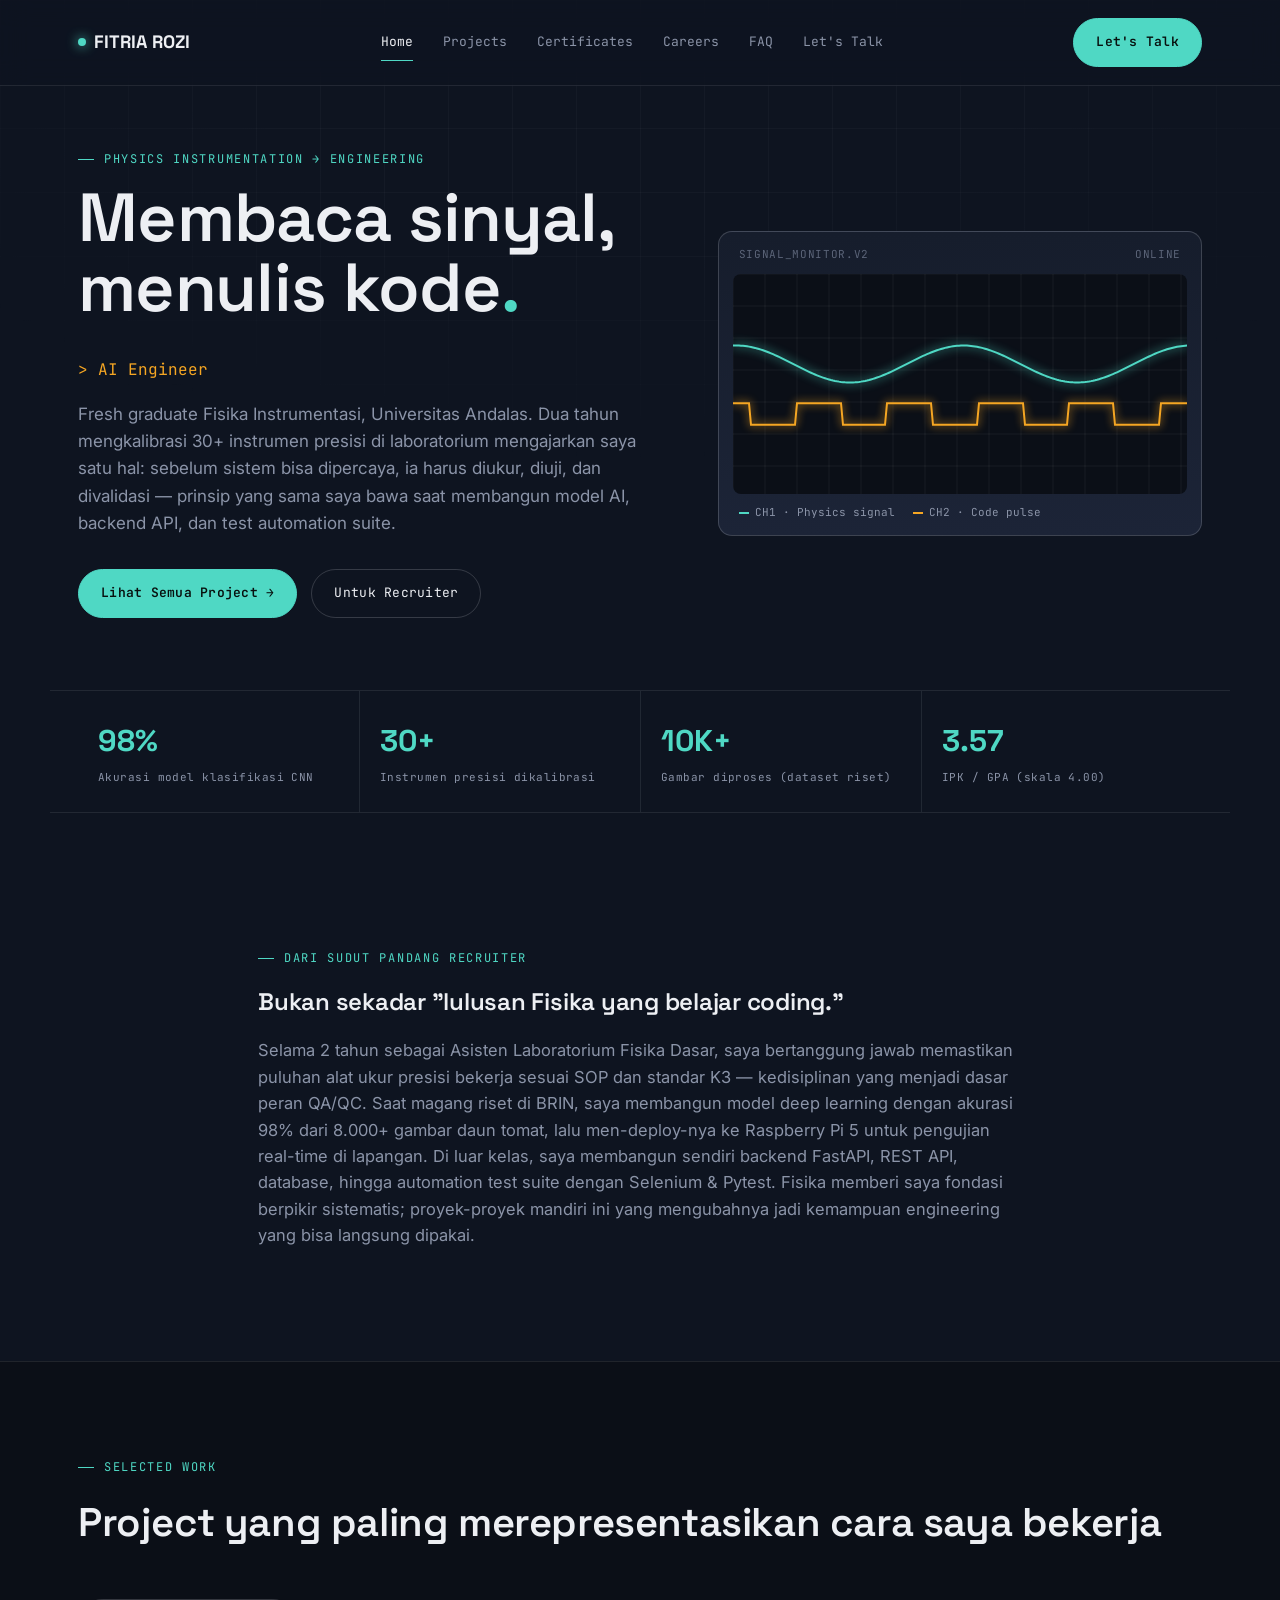
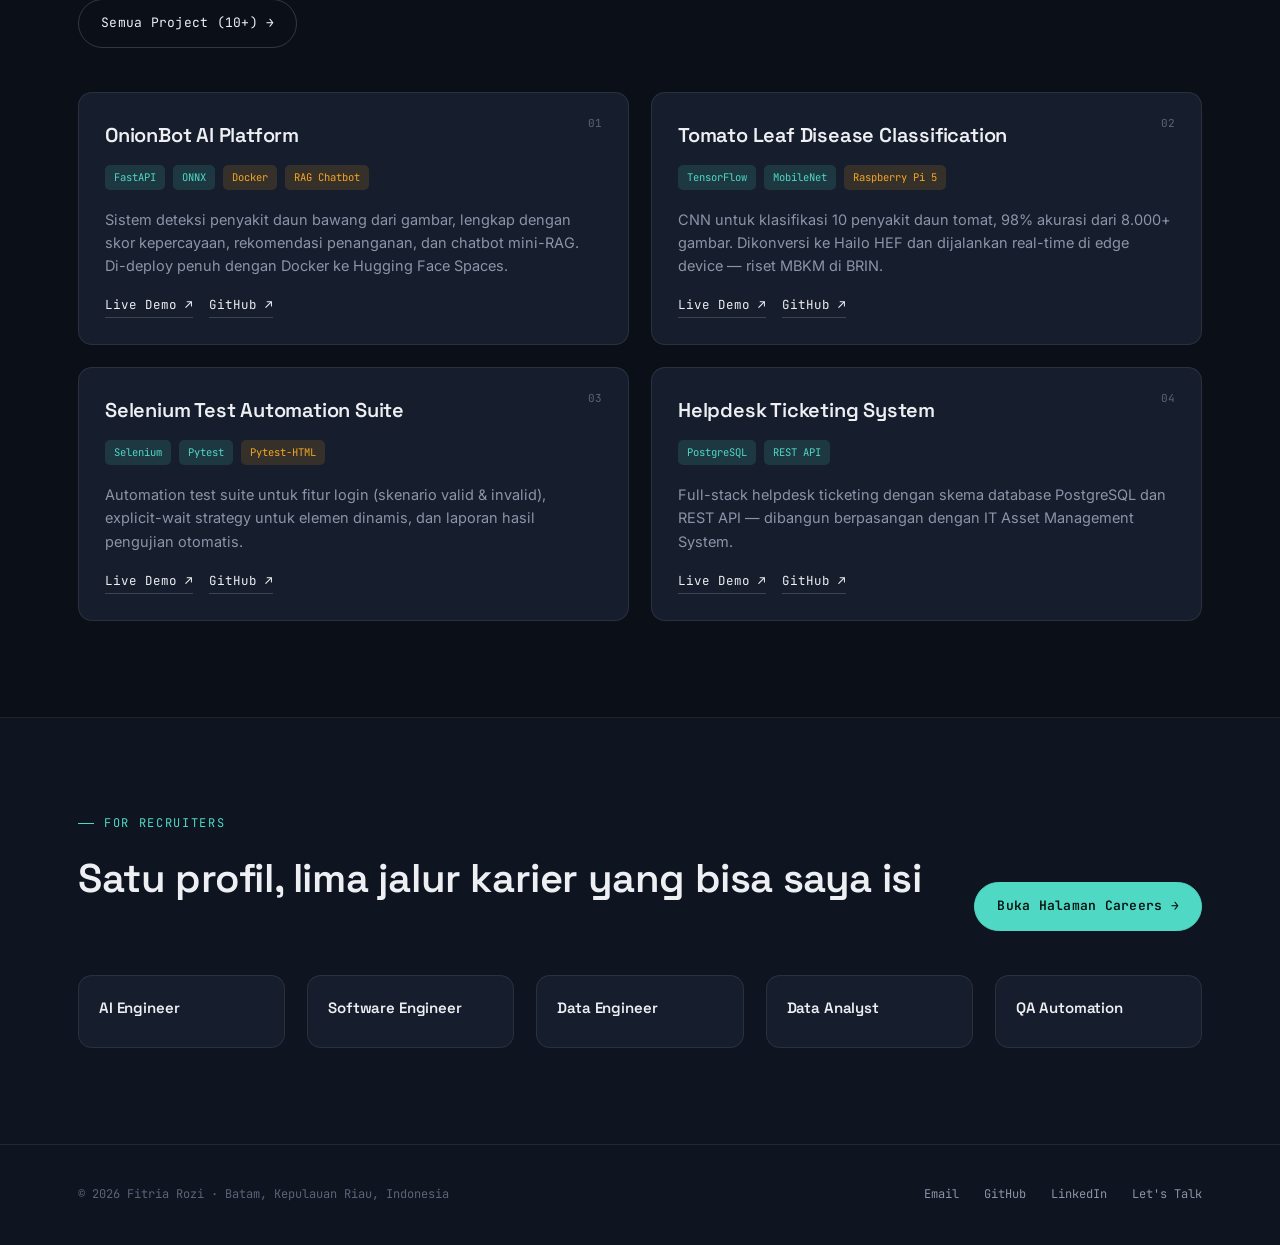
==== portfolio/index.html @ 5c28d4d6 "update portfolio" ====
<!DOCTYPE html>
<html lang="id">
<head>
<meta charset="UTF-8">
<meta name="viewport" content="width=device-width, initial-scale=1.0">
<title>Fitria Rozi — AI, Software & Data Engineer</title>
<meta name="description" content="Portofolio Fitria Rozi — fresh graduate Fisika Instrumentasi yang membangun karier di persimpangan presisi sains, data, dan software engineering.">
<link rel="stylesheet" href="css/style.css">
</head>
<body>

<header class="nav">
  <div class="nav-inner">
    <a href="index.html" class="logo"><span class="dot"></span>FITRIA ROZI</a>
    <nav class="nav-links">
      <a href="index.html" class="active">Home</a>
      <a href="projects.html">Projects</a>
      <a href="certificates.html">Certificates</a>
      <a href="careers.html">Careers</a>
      <a href="faq.html">FAQ</a>
      <a href="contact.html">Let's Talk</a>
    </nav>
    <div class="nav-cta">
      <a href="contact.html" class="btn primary">Let's Talk</a>
    </div>
  </div>
</header>

<!-- ============ HERO ============ -->
<section class="hero">
  <div class="wrap hero-grid">
    <div>
      <div class="eyebrow">Physics Instrumentation → Engineering</div>
      <h1>Membaca sinyal,<br>menulis kode<span class="accent">.</span></h1>
      <div class="role-cycle mono" id="role-cycle" data-roles='["AI Engineer", "Software Engineer", "Data Engineer", "Data Analyst", "QA Automation Engineer"]'></div>
      <p class="lede">Fresh graduate Fisika Instrumentasi, Universitas Andalas. Dua tahun mengkalibrasi 30+ instrumen presisi di laboratorium mengajarkan saya satu hal: sebelum sistem bisa dipercaya, ia harus diukur, diuji, dan divalidasi — prinsip yang sama saya bawa saat membangun model AI, backend API, dan test automation suite.</p>
      <div class="hero-actions">
        <a href="projects.html" class="btn primary">Lihat Semua Project →</a>
        <a href="careers.html" class="btn">Untuk Recruiter</a>
      </div>
    </div>

    <div class="scope-panel reveal">
      <div class="readout"><span>SIGNAL_MONITOR.V2</span><span id="clock">ONLINE</span></div>
      <canvas id="scope" width="520" height="220" aria-label="Animasi osiloskop interaktif — gerakkan kursor untuk mengubah amplitudo"></canvas>
      <div class="scope-legend">
        <span><span class="swatch" style="background:#4FD8C4"></span>CH1 · Physics signal</span>
        <span><span class="swatch" style="background:#F5A623"></span>CH2 · Code pulse</span>
      </div>
    </div>
  </div>

  <div class="wrap stat-strip reveal">
    <div class="stat"><div class="num">98%</div><div class="label">Akurasi model klasifikasi CNN</div></div>
    <div class="stat"><div class="num">30+</div><div class="label">Instrumen presisi dikalibrasi</div></div>
    <div class="stat"><div class="num">10K+</div><div class="label">Gambar diproses (dataset riset)</div></div>
    <div class="stat"><div class="num">3.57</div><div class="label">IPK / GPA (skala 4.00)</div></div>
  </div>
</section>

<!-- ============ RECRUITER LENS ============ -->
<section>
  <div class="wrap" style="max-width: 820px;">
    <div class="eyebrow reveal">Dari sudut pandang recruiter</div>
    <h2 class="reveal">Bukan sekadar "lulusan Fisika yang belajar coding."</h2>
    <p class="lede reveal" style="max-width:100%; font-size:16.5px;">
      Selama 2 tahun sebagai Asisten Laboratorium Fisika Dasar, saya bertanggung jawab memastikan puluhan alat ukur presisi bekerja sesuai SOP dan standar K3 — kedisiplinan yang menjadi dasar peran QA/QC. Saat magang riset di BRIN, saya membangun model deep learning dengan akurasi 98% dari 8.000+ gambar daun tomat, lalu men-deploy-nya ke Raspberry Pi 5 untuk pengujian real-time di lapangan. Di luar kelas, saya membangun sendiri backend FastAPI, REST API, database, hingga automation test suite dengan Selenium & Pytest. Fisika memberi saya fondasi berpikir sistematis; proyek-proyek mandiri ini yang mengubahnya jadi kemampuan engineering yang bisa langsung dipakai.
    </p>
  </div>
</section>

<!-- ============ FEATURED PROJECTS ============ -->
<section style="background:var(--bg-soft); border-top:1px solid var(--line); border-bottom:1px solid var(--line);">
  <div class="wrap">
    <div class="section-head reveal">
      <div>
        <div class="eyebrow">Selected Work</div>
        <h2>Project yang paling merepresentasikan cara saya bekerja</h2>
      </div>
      <a href="projects.html" class="btn">Semua Project (10+) →</a>
    </div>

    <div class="project-grid">
      <div class="project-card reveal">
        <span class="badge-index mono">01</span>
        <h3>OnionBot AI Platform</h3>
        <div class="tag-row">
          <span class="tag">FastAPI</span><span class="tag">ONNX</span><span class="tag alt">Docker</span><span class="tag alt">RAG Chatbot</span>
        </div>
        <p>Sistem deteksi penyakit daun bawang dari gambar, lengkap dengan skor kepercayaan, rekomendasi penanganan, dan chatbot mini-RAG. Di-deploy penuh dengan Docker ke Hugging Face Spaces.</p>
        <div class="card-links">
          <a href="https://huggingface.co/spaces/jifua19/onion-disease-ai" target="_blank" rel="noopener">Live Demo ↗</a>
          <a href="https://github.com/jifua/Onion_Disease_AI" target="_blank" rel="noopener">GitHub ↗</a>
        </div>
      </div>

      <div class="project-card reveal">
        <span class="badge-index mono">02</span>
        <h3>Tomato Leaf Disease Classification</h3>
        <div class="tag-row">
          <span class="tag">TensorFlow</span><span class="tag">MobileNet</span><span class="tag alt">Raspberry Pi 5</span>
        </div>
        <p>CNN untuk klasifikasi 10 penyakit daun tomat, 98% akurasi dari 8.000+ gambar. Dikonversi ke Hailo HEF dan dijalankan real-time di edge device — riset MBKM di BRIN.</p>
        <div class="card-links">
          <a href="https://tomato-leaf-disease-five.vercel.app/" target="_blank" rel="noopener">Live Demo ↗</a>
          <a href="https://github.com/jifua/Tomato-Leaf-Disease" target="_blank" rel="noopener">GitHub ↗</a>
        </div>
      </div>

      <div class="project-card reveal">
        <span class="badge-index mono">03</span>
        <h3>Selenium Test Automation Suite</h3>
        <div class="tag-row">
          <span class="tag">Selenium</span><span class="tag">Pytest</span><span class="tag alt">Pytest-HTML</span>
        </div>
        <p>Automation test suite untuk fitur login (skenario valid & invalid), explicit-wait strategy untuk elemen dinamis, dan laporan hasil pengujian otomatis.</p>
        <div class="card-links">
          <a href="https://selenium-testing-alpha.vercel.app/" target="_blank" rel="noopener">Live Demo ↗</a>
          <a href="https://github.com/jifua/selenium-testing" target="_blank" rel="noopener">GitHub ↗</a>
        </div>
      </div>

      <div class="project-card reveal">
        <span class="badge-index mono">04</span>
        <h3>Helpdesk Ticketing System</h3>
        <div class="tag-row">
          <span class="tag">PostgreSQL</span><span class="tag">REST API</span>
        </div>
        <p>Full-stack helpdesk ticketing dengan skema database PostgreSQL dan REST API — dibangun berpasangan dengan IT Asset Management System.</p>
        <div class="card-links">
          <a href="https://helpdesk-ticketing-system-one.vercel.app/" target="_blank" rel="noopener">Live Demo ↗</a>
          <a href="https://github.com/jifua/Helpdesk-Ticketing-System" target="_blank" rel="noopener">GitHub ↗</a>
        </div>
      </div>
    </div>
  </div>
</section>

<!-- ============ CAREERS TEASER ============ -->
<section>
  <div class="wrap">
    <div class="section-head reveal">
      <div>
        <div class="eyebrow">For Recruiters</div>
        <h2>Satu profil, lima jalur karier yang bisa saya isi</h2>
      </div>
      <a href="careers.html" class="btn primary">Buka Halaman Careers →</a>
    </div>
    <div class="project-grid" style="grid-template-columns:repeat(5,1fr);">
      <a href="careers.html#ai" class="project-card reveal" style="padding:20px;"><h3 style="font-size:15px;">AI Engineer</h3></a>
      <a href="careers.html#software" class="project-card reveal" style="padding:20px;"><h3 style="font-size:15px;">Software Engineer</h3></a>
      <a href="careers.html#data-engineer" class="project-card reveal" style="padding:20px;"><h3 style="font-size:15px;">Data Engineer</h3></a>
      <a href="careers.html#data-analyst" class="project-card reveal" style="padding:20px;"><h3 style="font-size:15px;">Data Analyst</h3></a>
      <a href="careers.html#qa" class="project-card reveal" style="padding:20px;"><h3 style="font-size:15px;">QA Automation</h3></a>
    </div>
  </div>
</section>

<footer>
  <div class="wrap footer-inner">
    <div>© 2026 Fitria Rozi · Batam, Kepulauan Riau, Indonesia</div>
    <div>
      <a href="mailto:fitriarozi03@gmail.com">Email</a>
      <a href="https://github.com/jifua" target="_blank" rel="noopener">GitHub</a>
      <a href="https://www.linkedin.com/in/fitriarozi-6a344a1b1" target="_blank" rel="noopener">LinkedIn</a>
      <a href="contact.html">Let's Talk</a>
    </div>
  </div>
</footer>

<script src="js/main.js"></script>
</body>
</html>
---- portfolio/css/style.css ----
/* ===========================================================
   FITRIA ROZI — PORTFOLIO
   Design concept: "Signal & Circuit" — an instrumentation panel
   aesthetic bridging Physics (measured signal) and Software (code
   pulse). Two channels, one trace: the story of her career pivot.
   =========================================================== */

@import url('https://fonts.googleapis.com/css2?family=Space+Grotesk:wght@400;500;600;700&family=Inter:wght@400;500;600&family=JetBrains+Mono:wght@400;500;600&display=swap');

:root{
  --bg: #0E1420;
  --bg-soft: #0B0F17;
  --panel: #161D2C;
  --panel-alt: #1C2437;
  --line: rgba(237,239,243,0.09);
  --line-strong: rgba(237,239,243,0.18);
  --text: #EDEFF3;
  --text-muted: #8B94A8;
  --text-faint: #5B6478;
  --cyan: #4FD8C4;      /* CH1 — physics / measured signal */
  --amber: #F5A623;     /* CH2 — code / pulse */
  --cyan-dim: rgba(79,216,196,0.14);
  --amber-dim: rgba(245,166,35,0.14);
  --radius: 14px;
  --radius-sm: 8px;
  --maxw: 1180px;
  --ease: cubic-bezier(.16,.8,.24,1);
}

*{ box-sizing: border-box; }
html{ scroll-behavior: smooth; }
body{
  margin:0;
  background: var(--bg);
  color: var(--text);
  font-family: 'Inter', system-ui, sans-serif;
  line-height: 1.6;
  -webkit-font-smoothing: antialiased;
}
body::before{
  content:"";
  position: fixed; inset:0;
  background-image:
    linear-gradient(var(--line) 1px, transparent 1px),
    linear-gradient(90deg, var(--line) 1px, transparent 1px);
  background-size: 64px 64px;
  opacity: .35;
  pointer-events:none;
  z-index:0;
  mask-image: radial-gradient(ellipse 80% 60% at 50% 0%, black 40%, transparent 90%);
}
h1,h2,h3,h4{
  font-family: 'Space Grotesk', sans-serif;
  font-weight: 600;
  margin: 0 0 .5em;
  letter-spacing: -0.01em;
}
.mono{ font-family: 'JetBrains Mono', monospace; }
a{ color: inherit; text-decoration:none; }
img{ max-width:100%; display:block; }
.wrap{ max-width: var(--maxw); margin:0 auto; padding: 0 28px; position:relative; z-index:1; }
section{ position:relative; z-index:1; padding: 96px 0; }
.eyebrow{
  font-family:'JetBrains Mono', monospace;
  font-size: 12px;
  letter-spacing: .14em;
  text-transform: uppercase;
  color: var(--cyan);
  display:flex; align-items:center; gap:10px;
  margin-bottom: 14px;
}
.eyebrow::before{ content:""; width:16px; height:1px; background: var(--cyan); }
.lede{ color: var(--text-muted); font-size: 17px; max-width: 640px; }

/* ---------- Buttons ---------- */
.btn{
  display:inline-flex; align-items:center; gap:8px;
  padding: 13px 22px;
  border-radius: 999px;
  font-family:'JetBrains Mono', monospace;
  font-size: 13px;
  letter-spacing:.02em;
  border: 1px solid var(--line-strong);
  transition: all .25s var(--ease);
  cursor:pointer;
  background: transparent;
  color: var(--text);
}
.btn:hover{ border-color: var(--cyan); color: var(--cyan); transform: translateY(-2px); }
.btn.primary{ background: var(--cyan); color: #08110F; border-color: var(--cyan); font-weight:600; }
.btn.primary:hover{ background: #6FE8D6; color:#08110F; box-shadow: 0 8px 30px -8px var(--cyan); }
.btn.amber{ border-color: var(--amber); color: var(--amber); }
.btn.amber:hover{ background: var(--amber); color:#221400; }

/* ---------- Nav ---------- */
header.nav{
  position: sticky; top:0; z-index:50;
  background: rgba(14,20,32,0.72);
  backdrop-filter: blur(14px);
  border-bottom: 1px solid var(--line);
}
.nav-inner{ display:flex; align-items:center; justify-content:space-between; padding: 18px 28px; max-width: var(--maxw); margin:0 auto; }
.logo{ font-family:'Space Grotesk', sans-serif; font-weight:700; font-size:18px; display:flex; align-items:center; gap:8px; }
.logo .dot{ width:8px; height:8px; border-radius:50%; background: var(--cyan); box-shadow:0 0 12px var(--cyan); }
.nav-links{ display:flex; gap: 30px; font-family:'JetBrains Mono', monospace; font-size: 13px; }
.nav-links a{ color: var(--text-muted); position:relative; padding: 4px 0; transition: color .2s; }
.nav-links a:hover, .nav-links a.active{ color: var(--text); }
.nav-links a.active::after{ content:""; position:absolute; left:0; right:0; bottom:-4px; height:1px; background: var(--cyan); }
.nav-cta{ display:flex; gap:10px; align-items:center; }
.burger{ display:none; }

@media (max-width: 860px){
  .nav-links{ display:none; }
  .burger{ display:block; }
}

/* ---------- Hero ---------- */
.hero{ padding-top: 64px; padding-bottom: 40px; overflow:hidden; }
.hero-grid{ display:grid; grid-template-columns: 1.1fr .9fr; gap: 48px; align-items:center; }
.hero h1{ font-size: clamp(40px, 6vw, 68px); line-height: 1.03; }
.hero h1 .accent{ color: var(--cyan); }
.role-cycle{
  font-family:'JetBrains Mono', monospace;
  font-size: 16px; color: var(--amber);
  height: 24px; overflow:hidden; margin-bottom: 20px;
}
.hero-actions{ display:flex; gap:14px; margin-top: 32px; flex-wrap:wrap; }
.scope-panel{
  border:1px solid var(--line-strong);
  border-radius: var(--radius);
  background: linear-gradient(180deg, var(--panel), var(--panel-alt));
  padding: 14px;
  position:relative;
}
.scope-panel .readout{ display:flex; justify-content:space-between; font-family:'JetBrains Mono', monospace; font-size:11px; color: var(--text-faint); padding: 0 6px 10px; letter-spacing:.06em; }
.scope-panel canvas{ width:100%; height: 220px; display:block; border-radius: var(--radius-sm); background: var(--bg-soft); }
.scope-legend{ display:flex; gap:18px; padding: 10px 6px 0; font-family:'JetBrains Mono', monospace; font-size:11px; color: var(--text-muted); }
.scope-legend span{ display:flex; align-items:center; gap:6px; }
.swatch{ width:10px; height:2px; display:inline-block; }

.stat-strip{ display:grid; grid-template-columns: repeat(4,1fr); border-top:1px solid var(--line); border-bottom:1px solid var(--line); margin-top: 72px; }
.stat{ padding: 26px 20px; border-left:1px solid var(--line); }
.stat:first-child{ border-left:none; }
.stat .num{ font-family:'Space Grotesk',sans-serif; font-size: 30px; color: var(--cyan); font-weight:700; }
.stat .label{ font-family:'JetBrains Mono', monospace; font-size:11px; color: var(--text-muted); letter-spacing:.04em; margin-top:4px; }

@media (max-width: 860px){
  .hero-grid{ grid-template-columns: 1fr; }
  .stat-strip{ grid-template-columns: repeat(2,1fr); }
  .stat:nth-child(3){ border-left:none; }
}

/* ---------- Section header ---------- */
.section-head{ display:flex; justify-content:space-between; align-items:flex-end; gap: 24px; margin-bottom: 44px; flex-wrap:wrap; }
.section-head h2{ font-size: clamp(28px,4vw,40px); }

/* ---------- Cards: Projects ---------- */
.filter-row{ display:flex; gap:10px; flex-wrap:wrap; margin-bottom: 36px; }
.filter-btn{
  font-family:'JetBrains Mono', monospace; font-size:12px;
  padding: 8px 16px; border-radius:999px; border:1px solid var(--line-strong);
  color: var(--text-muted); cursor:pointer; background:transparent; transition: all .2s;
}
.filter-btn:hover{ color: var(--text); }
.filter-btn.active{ background: var(--cyan); color:#08110F; border-color: var(--cyan); font-weight:600; }

.project-grid{ display:grid; grid-template-columns: repeat(2, 1fr); gap: 22px; }
.project-card{
  border:1px solid var(--line); border-radius: var(--radius);
  background: var(--panel); padding: 26px;
  transition: transform .3s var(--ease), border-color .3s;
  position:relative; overflow:hidden;
}
.project-card:hover{ transform: translateY(-4px); border-color: var(--line-strong); }
.project-card .tag-row{ display:flex; gap:8px; flex-wrap:wrap; margin: 14px 0 18px; }
.tag{ font-family:'JetBrains Mono', monospace; font-size:10.5px; padding:4px 9px; border-radius:5px; background: var(--cyan-dim); color: var(--cyan); }
.tag.alt{ background: var(--amber-dim); color: var(--amber); }
.project-card h3{ font-size: 20px; }
.project-card p{ color: var(--text-muted); font-size: 14.5px; }
.card-links{ display:flex; gap:16px; margin-top: 18px; font-family:'JetBrains Mono', monospace; font-size:12.5px; }
.card-links a{ color: var(--text); display:flex; align-items:center; gap:6px; border-bottom:1px solid var(--line-strong); padding-bottom:2px; }
.card-links a:hover{ color: var(--cyan); border-color: var(--cyan); }
.badge-index{ position:absolute; top:22px; right:26px; font-family:'JetBrains Mono', monospace; font-size:11px; color: var(--text-faint); }

@media (max-width: 860px){ .project-grid{ grid-template-columns: 1fr; } }

/* ---------- Certificates ---------- */
.cert-grid{ display:grid; grid-template-columns: repeat(3,1fr); gap: 18px; }
.cert-card{
  border:1px solid var(--line); border-radius: var(--radius-sm);
  padding: 20px; background: var(--panel);
  transition: border-color .25s, transform .25s;
}
.cert-card:hover{ border-color: var(--amber); transform: translateY(-3px); }
.cert-card .issuer{ font-family:'JetBrains Mono', monospace; font-size:11px; color: var(--amber); letter-spacing:.05em; text-transform:uppercase; }
.cert-card h4{ font-size:16px; margin: 8px 0 10px; }
.cert-card .meta{ display:flex; justify-content:space-between; font-family:'JetBrains Mono', monospace; font-size:11px; color: var(--text-faint); border-top:1px solid var(--line); padding-top:10px; margin-top:10px; }
@media (max-width: 860px){ .cert-grid{ grid-template-columns: 1fr 1fr; } }
@media (max-width: 560px){ .cert-grid{ grid-template-columns: 1fr; } }

/* ---------- Careers ---------- */
.role-tabs{ display:flex; gap:8px; flex-wrap:wrap; border-bottom:1px solid var(--line); margin-bottom: 40px; }
.role-tab{
  font-family:'JetBrains Mono', monospace; font-size:13px; padding: 12px 6px; margin-right: 22px;
  color: var(--text-muted); cursor:pointer; border-bottom:2px solid transparent; margin-bottom:-1px;
}
.role-tab.active{ color: var(--text); border-color: var(--cyan); }
.role-panel{ display:none; }
.role-panel.active{ display:grid; grid-template-columns: 1fr 1fr; gap: 40px; }
.role-panel .col h4{ font-family:'JetBrains Mono', monospace; font-size:12px; text-transform:uppercase; letter-spacing:.08em; color: var(--cyan); margin-bottom:16px; }
.role-panel ul{ padding-left: 18px; color: var(--text-muted); }
.role-panel li{ margin-bottom: 10px; }
.fit-note{ background: var(--panel); border:1px solid var(--line); border-left:3px solid var(--amber); padding: 18px 20px; border-radius: var(--radius-sm); color: var(--text-muted); font-size:14.5px; margin-top: 10px; }
@media (max-width: 860px){ .role-panel.active{ grid-template-columns:1fr; } }

/* Physics->Code timeline (legit sequence, numbering justified) */
.timeline{ margin-top: 60px; }
.tl-item{ display:grid; grid-template-columns: 90px 1px 1fr; gap: 24px; padding-bottom: 40px; position:relative; }
.tl-item:last-child{ padding-bottom:0; }
.tl-item .tl-date{ font-family:'JetBrains Mono', monospace; font-size:12px; color: var(--text-faint); padding-top:2px; }
.tl-line{ background: var(--line-strong); position:relative; }
.tl-line::before{ content:""; position:absolute; top:4px; left:-4px; width:9px; height:9px; border-radius:50%; background: var(--cyan); box-shadow: 0 0 0 4px var(--bg); }
.tl-item h4{ font-size:17px; margin-bottom:6px; }
.tl-item p{ color: var(--text-muted); font-size:14.5px; margin:0; }

/* ---------- FAQ ---------- */
.faq-item{ border-bottom:1px solid var(--line); }
.faq-q{ display:flex; justify-content:space-between; align-items:center; padding: 24px 4px; cursor:pointer; font-family:'Space Grotesk',sans-serif; font-size:17px; font-weight:500; }
.faq-q .plus{ font-family:'JetBrains Mono',monospace; color: var(--cyan); transition: transform .3s var(--ease); font-size:18px; }
.faq-item.open .plus{ transform: rotate(45deg); }
.faq-a{ max-height:0; overflow:hidden; transition: max-height .35s var(--ease); }
.faq-a p{ color: var(--text-muted); padding: 0 4px 24px; max-width: 720px; }

/* ---------- Contact / Let's Talk ---------- */
.talk-panel{ display:grid; grid-template-columns: 1fr 1fr; gap: 56px; align-items:start; }
.talk-form{ display:flex; flex-direction:column; gap: 16px; }
.field{ display:flex; flex-direction:column; gap:8px; }
.field label{ font-family:'JetBrains Mono', monospace; font-size:11px; color: var(--text-faint); text-transform:uppercase; letter-spacing:.06em; }
.field input, .field select, .field textarea{
  background: var(--panel); border:1px solid var(--line-strong); border-radius: var(--radius-sm);
  padding: 13px 14px; color: var(--text); font-family:'Inter'; font-size:14.5px;
}
.field input:focus, .field select:focus, .field textarea:focus{ outline:none; border-color: var(--cyan); }
.contact-list{ display:flex; flex-direction:column; gap: 22px; }
.contact-list .item{ display:flex; gap:16px; align-items:flex-start; padding-bottom: 22px; border-bottom:1px solid var(--line); }
.contact-list .k{ font-family:'JetBrains Mono', monospace; font-size:11px; color: var(--cyan); text-transform:uppercase; letter-spacing:.06em; min-width:90px; }
.contact-list .v{ color: var(--text); }
.contact-list .v a:hover{ color: var(--cyan); }
.status-pill{ display:inline-flex; align-items:center; gap:8px; font-family:'JetBrains Mono',monospace; font-size:12px; padding:8px 14px; border:1px solid var(--cyan); border-radius:999px; color: var(--cyan); margin-bottom: 24px; }
.status-pill .blink{ width:7px; height:7px; border-radius:50%; background: var(--cyan); animation: blink 1.6s infinite; }
@keyframes blink{ 0%,100%{ opacity:1 } 50%{ opacity:.25 } }
@media (max-width: 860px){ .talk-panel{ grid-template-columns:1fr; } }

/* ---------- Footer ---------- */
footer{ border-top:1px solid var(--line); padding: 40px 0; }
.footer-inner{ display:flex; justify-content:space-between; align-items:center; flex-wrap:wrap; gap:16px; font-family:'JetBrains Mono', monospace; font-size:12px; color: var(--text-faint); }
.footer-inner a{ color: var(--text-muted); margin-left: 18px; }
.footer-inner a:hover{ color: var(--cyan); }

/* ---------- Reveal on scroll ---------- */
.reveal{ opacity:0; transform: translateY(24px); transition: opacity .7s var(--ease), transform .7s var(--ease); }
.reveal.in{ opacity:1; transform:none; }

/* ---------- Reduced motion ---------- */
@media (prefers-reduced-motion: reduce){
  html{ scroll-behavior:auto; }
  .reveal{ transition:none; opacity:1; transform:none; }
  .status-pill .blink{ animation:none; }
}

/* ---------- Focus visibility ---------- */
a:focus-visible, button:focus-visible, input:focus-visible, textarea:focus-visible, select:focus-visible{
  outline: 2px solid var(--cyan); outline-offset: 2px;
}

/* ---------- Page hero (sub pages) ---------- */
.page-hero{ padding: 72px 0 40px; }
.page-hero h1{ font-size: clamp(32px,5vw,52px); }
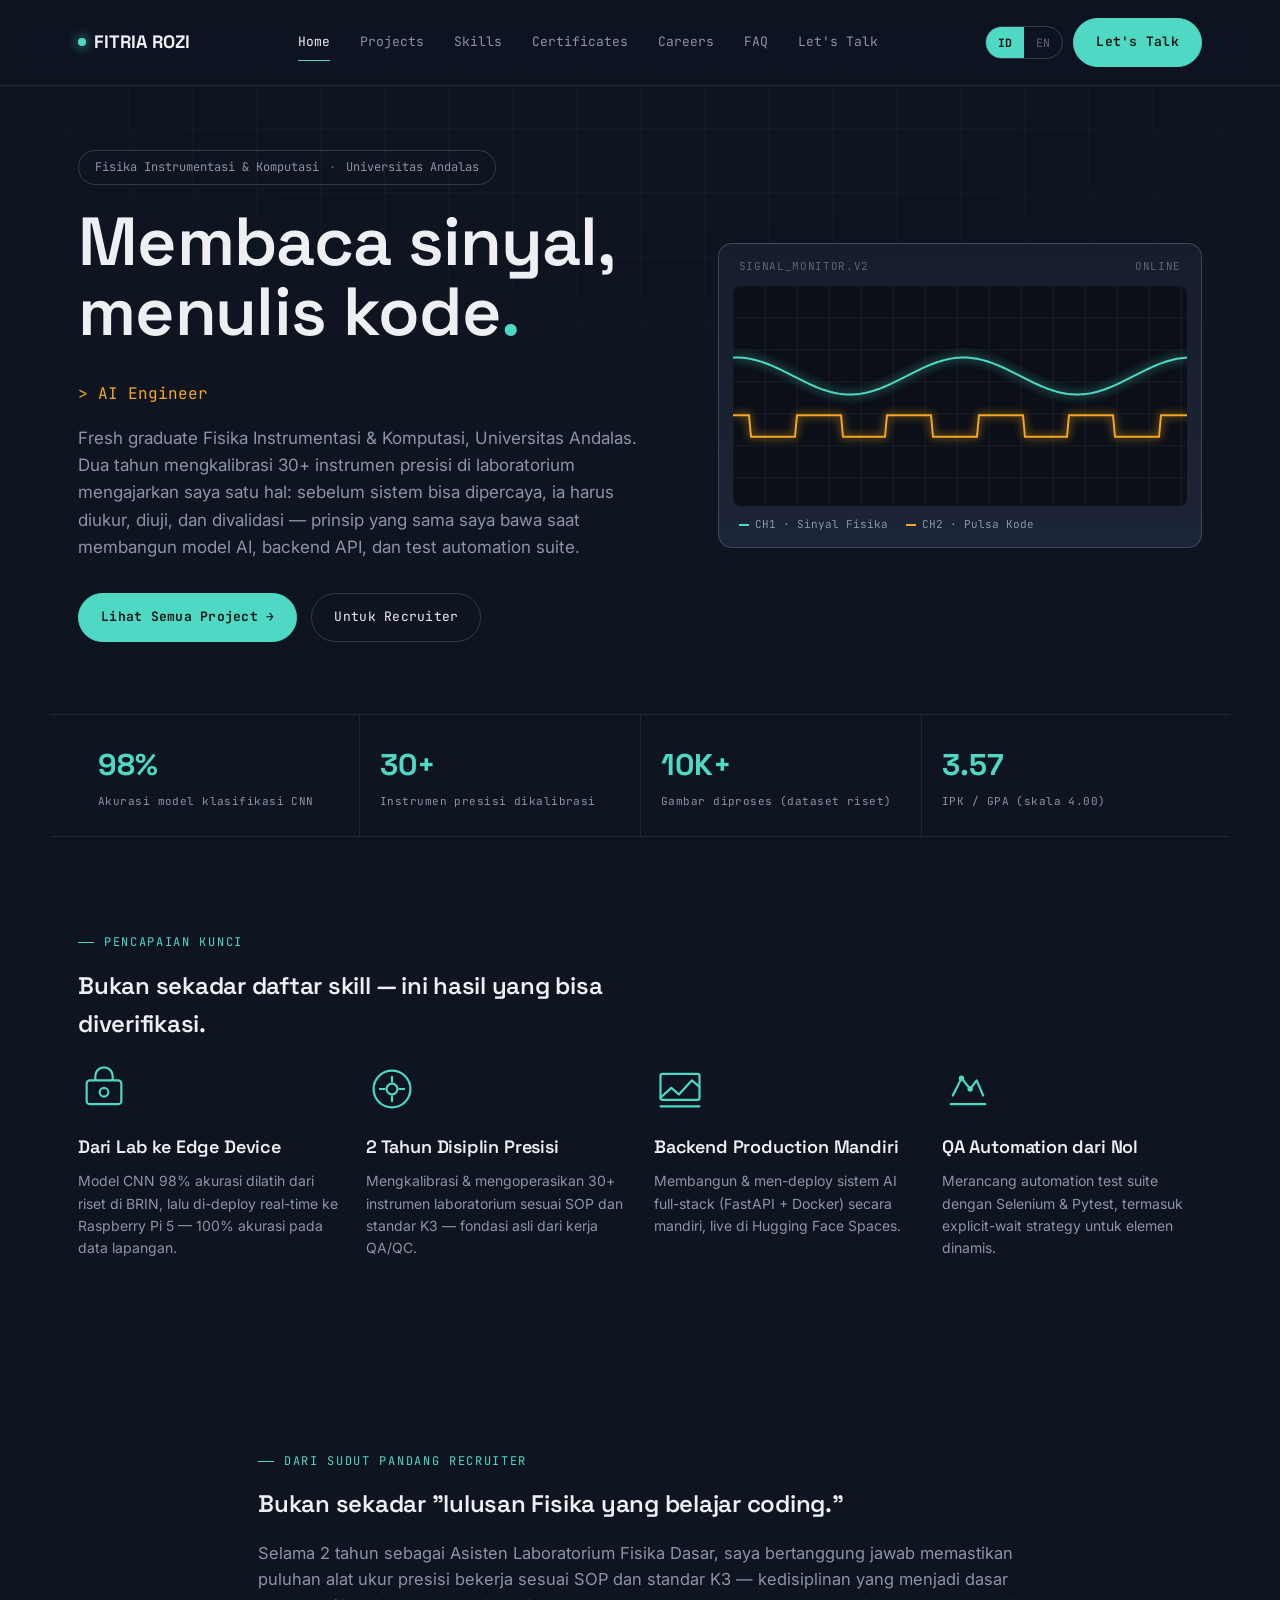
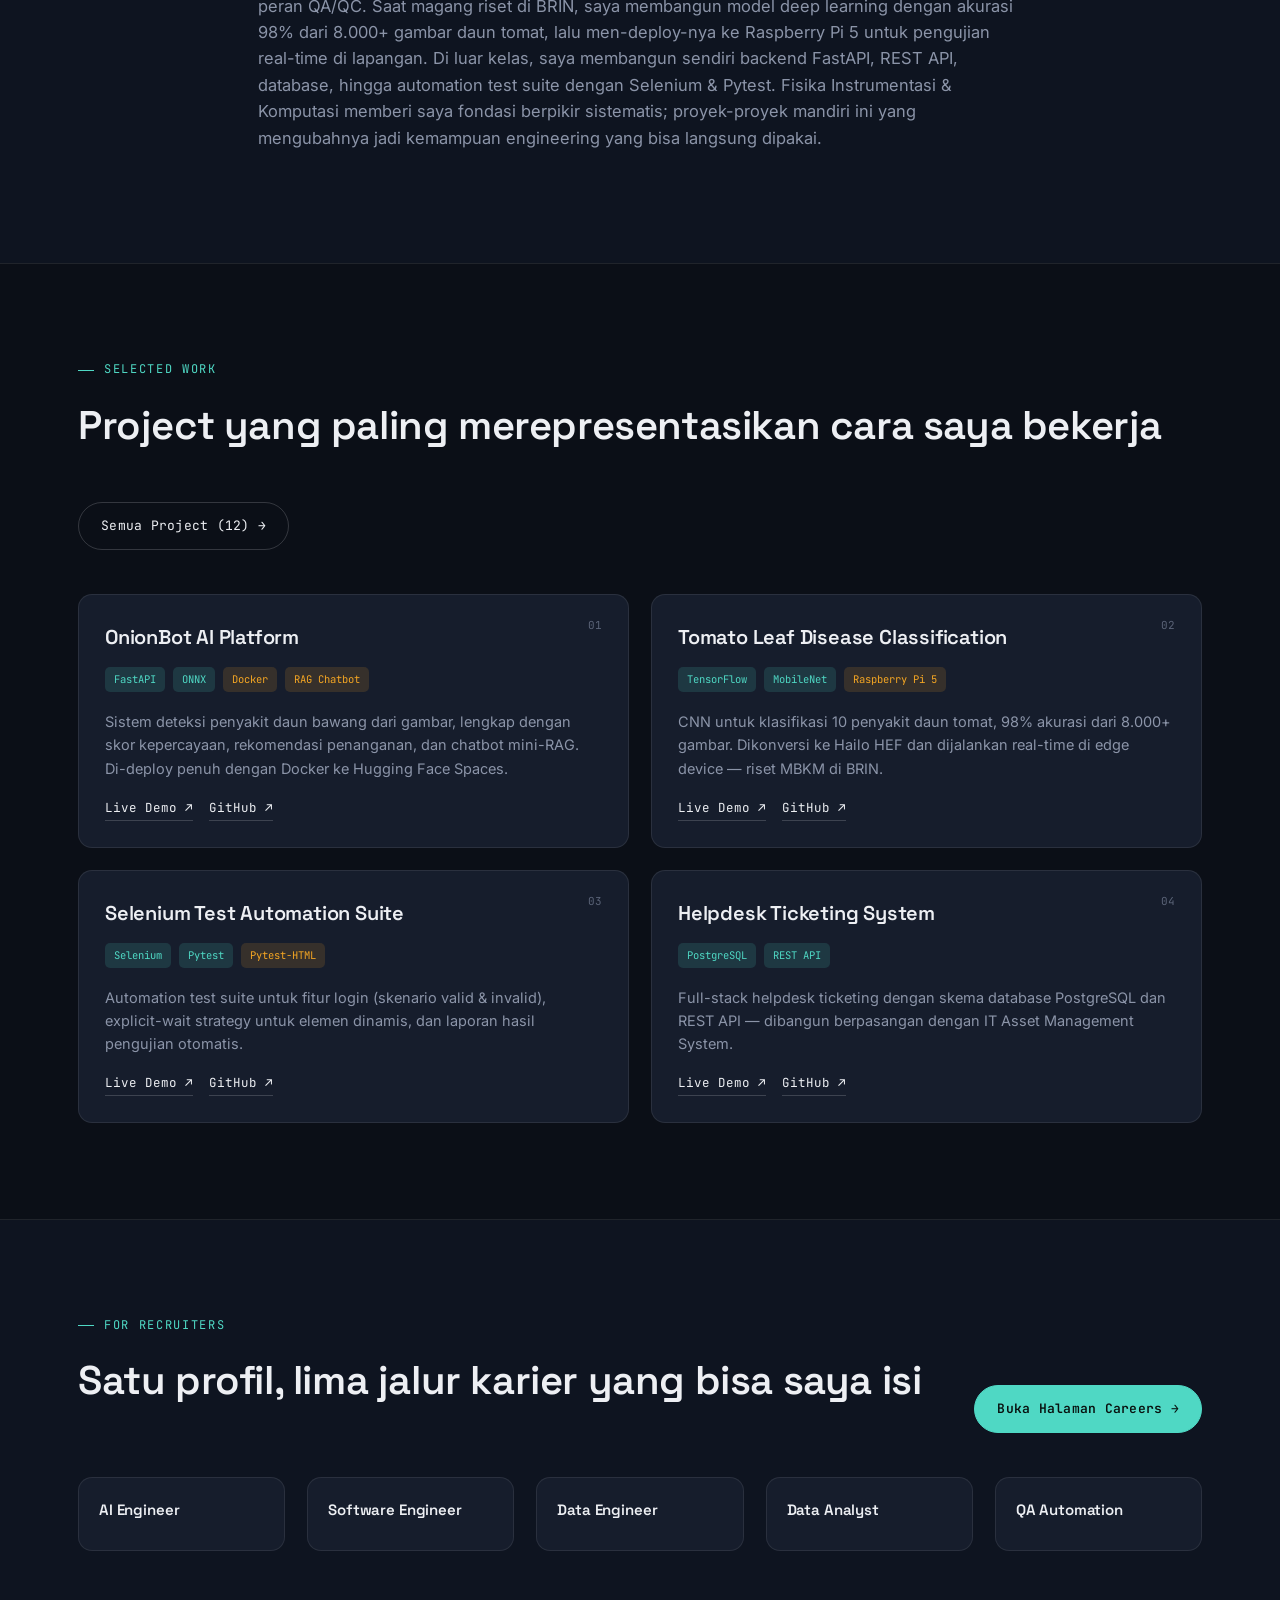
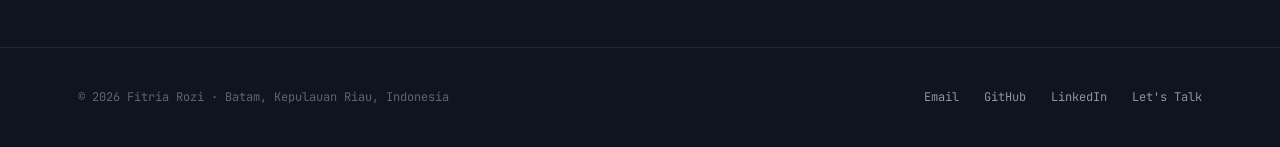
==== commit f17226ae: "update" ====
--- a/portfolio/index.html
+++ b/portfolio/index.html
@@ -4,24 +4,90 @@
 <meta charset="UTF-8">
 <meta name="viewport" content="width=device-width, initial-scale=1.0">
 <title>Fitria Rozi — AI, Software & Data Engineer</title>
-<meta name="description" content="Portofolio Fitria Rozi — fresh graduate Fisika Instrumentasi yang membangun karier di persimpangan presisi sains, data, dan software engineering.">
+<meta name="description" content="Portofolio Fitria Rozi — lulusan Fisika Instrumentasi & Komputasi, Universitas Andalas, membangun karier di persimpangan sains presisi, data, dan software engineering.">
 <link rel="stylesheet" href="css/style.css">
 </head>
 <body>
+
+<script id="i18n-data" type="application/json">
+{
+  "nav.home": {"id":"Home","en":"Home"},
+  "nav.projects": {"id":"Projects","en":"Projects"},
+  "nav.skills": {"id":"Skills","en":"Skills"},
+  "nav.certs": {"id":"Certificates","en":"Certificates"},
+  "nav.careers": {"id":"Careers","en":"Careers"},
+  "nav.faq": {"id":"FAQ","en":"FAQ"},
+  "nav.contact": {"id":"Let's Talk","en":"Let's Talk"},
+  "identity": {"id":"Fisika Instrumentasi &amp; Komputasi <span class=\"sep\">·</span> Universitas Andalas","en":"Physics Instrumentation &amp; Computation <span class=\"sep\">·</span> Universitas Andalas"},
+  "hero.title": {"id":"Membaca sinyal,<br>menulis kode<span class=\"accent\">.</span>","en":"Reading signals,<br>writing code<span class=\"accent\">.</span>"},
+  "hero.lede": {"id":"Fresh graduate Fisika Instrumentasi &amp; Komputasi, Universitas Andalas. Dua tahun mengkalibrasi 30+ instrumen presisi di laboratorium mengajarkan saya satu hal: sebelum sistem bisa dipercaya, ia harus diukur, diuji, dan divalidasi — prinsip yang sama saya bawa saat membangun model AI, backend API, dan test automation suite.","en":"Fresh graduate in Physics Instrumentation &amp; Computation, Universitas Andalas. Two years calibrating 30+ precision instruments in the lab taught me one thing: before a system can be trusted, it must be measured, tested, and validated — the same principle I bring to building AI models, backend APIs, and test automation suites."},
+  "hero.cta1": {"id":"Lihat Semua Project →","en":"View All Projects →"},
+  "hero.cta2": {"id":"Untuk Recruiter","en":"For Recruiters"},
+  "scope.status": {"id":"ONLINE","en":"ONLINE"},
+  "scope.legend1": {"id":"CH1 · Sinyal Fisika","en":"CH1 · Physics signal"},
+  "scope.legend2": {"id":"CH2 · Pulsa Kode","en":"CH2 · Code pulse"},
+  "stat1.label": {"id":"Akurasi model klasifikasi CNN","en":"CNN classification model accuracy"},
+  "stat2.label": {"id":"Instrumen presisi dikalibrasi","en":"Precision instruments calibrated"},
+  "stat3.label": {"id":"Gambar diproses (dataset riset)","en":"Images processed (research dataset)"},
+  "stat4.label": {"id":"IPK / GPA (skala 4.00)","en":"GPA (out of 4.00)"},
+  "achv.eyebrow": {"id":"Pencapaian Kunci","en":"Signature Achievements"},
+  "achv.title": {"id":"Bukan sekadar daftar skill — ini hasil yang bisa diverifikasi.","en":"Not just a skill list — these are verifiable outcomes."},
+  "achv1.h": {"id":"Dari Lab ke Edge Device","en":"From Lab to Edge Device"},
+  "achv1.p": {"id":"Model CNN 98% akurasi dilatih dari riset di BRIN, lalu di-deploy real-time ke Raspberry Pi 5 — 100% akurasi pada data lapangan.","en":"CNN model at 98% accuracy trained during BRIN research, deployed real-time to a Raspberry Pi 5 — 100% accuracy on field data."},
+  "achv2.h": {"id":"2 Tahun Disiplin Presisi","en":"2 Years of Precision Discipline"},
+  "achv2.p": {"id":"Mengkalibrasi & mengoperasikan 30+ instrumen laboratorium sesuai SOP dan standar K3 — fondasi asli dari kerja QA/QC.","en":"Calibrated & operated 30+ lab instruments per SOP and safety standards — the real foundation of QA/QC work."},
+  "achv3.h": {"id":"Backend Production Mandiri","en":"Independent Production Backend"},
+  "achv3.p": {"id":"Membangun & men-deploy sistem AI full-stack (FastAPI + Docker) secara mandiri, live di Hugging Face Spaces.","en":"Built & deployed a full-stack AI system (FastAPI + Docker) independently, live on Hugging Face Spaces."},
+  "achv4.h": {"id":"QA Automation dari Nol","en":"QA Automation from Scratch"},
+  "achv4.p": {"id":"Merancang automation test suite dengan Selenium & Pytest, termasuk explicit-wait strategy untuk elemen dinamis.","en":"Designed an automation test suite with Selenium & Pytest, including explicit-wait strategy for dynamic elements."},
+  "lens.eyebrow": {"id":"Dari sudut pandang recruiter","en":"From a recruiter's perspective"},
+  "lens.title": {"id":"Bukan sekadar \"lulusan Fisika yang belajar coding.\"","en":"Not just a \"Physics grad who picked up coding.\""},
+  "lens.body": {"id":"Selama 2 tahun sebagai Asisten Laboratorium Fisika Dasar, saya bertanggung jawab memastikan puluhan alat ukur presisi bekerja sesuai SOP dan standar K3 — kedisiplinan yang menjadi dasar peran QA/QC. Saat magang riset di BRIN, saya membangun model deep learning dengan akurasi 98% dari 8.000+ gambar daun tomat, lalu men-deploy-nya ke Raspberry Pi 5 untuk pengujian real-time di lapangan. Di luar kelas, saya membangun sendiri backend FastAPI, REST API, database, hingga automation test suite dengan Selenium &amp; Pytest. Fisika Instrumentasi &amp; Komputasi memberi saya fondasi berpikir sistematis; proyek-proyek mandiri ini yang mengubahnya jadi kemampuan engineering yang bisa langsung dipakai.","en":"During 2 years as a Basic Physics Laboratory Assistant, I was responsible for making sure dozens of precision measurement tools operated per SOP and safety standards — the same discipline that underlies QA/QC work. During a research internship at BRIN, I built a deep learning model reaching 98% accuracy on 8,000+ tomato leaf images, then deployed it to a Raspberry Pi 5 for real-time field testing. Outside class, I independently built FastAPI backends, REST APIs, databases, and an automation test suite with Selenium &amp; Pytest. Physics Instrumentation &amp; Computation gave me a systematic way of thinking; these independent projects turned it into engineering skills I can apply immediately."},
+  "featured.eyebrow": {"id":"Selected Work","en":"Selected Work"},
+  "featured.title": {"id":"Project yang paling merepresentasikan cara saya bekerja","en":"The projects that best represent how I work"},
+  "featured.more": {"id":"Semua Project (12) →","en":"All Projects (12) →"},
+  "p1.title": {"id":"OnionBot AI Platform","en":"OnionBot AI Platform"},
+  "p1.body": {"id":"Sistem deteksi penyakit daun bawang dari gambar, lengkap dengan skor kepercayaan, rekomendasi penanganan, dan chatbot mini-RAG. Di-deploy penuh dengan Docker ke Hugging Face Spaces.","en":"An image-based onion leaf disease detection system with confidence scoring, treatment recommendations, and a mini-RAG chatbot. Fully containerized with Docker and deployed to Hugging Face Spaces."},
+  "p2.title": {"id":"Tomato Leaf Disease Classification","en":"Tomato Leaf Disease Classification"},
+  "p2.body": {"id":"CNN untuk klasifikasi 10 penyakit daun tomat, 98% akurasi dari 8.000+ gambar. Dikonversi ke Hailo HEF dan dijalankan real-time di edge device — riset MBKM di BRIN.","en":"A CNN classifying 10 tomato leaf diseases, 98% accuracy on 8,000+ images. Converted to Hailo HEF and run real-time on an edge device — MBKM research at BRIN."},
+  "p3.title": {"id":"Selenium Test Automation Suite","en":"Selenium Test Automation Suite"},
+  "p3.body": {"id":"Automation test suite untuk fitur login (skenario valid & invalid), explicit-wait strategy untuk elemen dinamis, dan laporan hasil pengujian otomatis.","en":"An automation test suite for a login feature (valid & invalid scenarios), an explicit-wait strategy for dynamic elements, and automated test reports."},
+  "p4.title": {"id":"Helpdesk Ticketing System","en":"Helpdesk Ticketing System"},
+  "p4.body": {"id":"Full-stack helpdesk ticketing dengan skema database PostgreSQL dan REST API — dibangun berpasangan dengan IT Asset Management System.","en":"A full-stack helpdesk ticketing app with a PostgreSQL database schema and REST API — built alongside the IT Asset Management System."},
+  "careers.eyebrow": {"id":"For Recruiters","en":"For Recruiters"},
+  "careers.title": {"id":"Satu profil, lima jalur karier yang bisa saya isi","en":"One profile, five career paths I can fill"},
+  "careers.more": {"id":"Buka Halaman Careers →","en":"Open Careers Page →"},
+  "role.ai": {"id":"AI Engineer","en":"AI Engineer"},
+  "role.sw": {"id":"Software Engineer","en":"Software Engineer"},
+  "role.de": {"id":"Data Engineer","en":"Data Engineer"},
+  "role.da": {"id":"Data Analyst","en":"Data Analyst"},
+  "role.qa": {"id":"QA Automation","en":"QA Automation"},
+  "footer.loc": {"id":"© 2026 Fitria Rozi · Batam, Kepulauan Riau, Indonesia","en":"© 2026 Fitria Rozi · Batam, Riau Islands, Indonesia"},
+  "footer.email": {"id":"Email","en":"Email"},
+  "footer.github": {"id":"GitHub","en":"GitHub"},
+  "footer.linkedin": {"id":"LinkedIn","en":"LinkedIn"},
+  "footer.talk": {"id":"Let's Talk","en":"Let's Talk"}
+}
+</script>
 
 <header class="nav">
   <div class="nav-inner">
     <a href="index.html" class="logo"><span class="dot"></span>FITRIA ROZI</a>
     <nav class="nav-links">
-      <a href="index.html" class="active">Home</a>
-      <a href="projects.html">Projects</a>
-      <a href="certificates.html">Certificates</a>
-      <a href="careers.html">Careers</a>
-      <a href="faq.html">FAQ</a>
-      <a href="contact.html">Let's Talk</a>
+      <a href="index.html" class="active" data-i18n="nav.home">Home</a>
+      <a href="projects.html" data-i18n="nav.projects">Projects</a>
+      <a href="skills.html" data-i18n="nav.skills">Skills</a>
+      <a href="certificates.html" data-i18n="nav.certs">Certificates</a>
+      <a href="careers.html" data-i18n="nav.careers">Careers</a>
+      <a href="faq.html" data-i18n="nav.faq">FAQ</a>
+      <a href="contact.html" data-i18n="nav.contact">Let's Talk</a>
     </nav>
     <div class="nav-cta">
-      <a href="contact.html" class="btn primary">Let's Talk</a>
+      <div class="lang-toggle">
+        <button class="lang-btn active" data-lang="id">ID</button>
+        <button class="lang-btn" data-lang="en">EN</button>
+      </div>
+      <a href="contact.html" class="btn primary" data-i18n="nav.contact">Let's Talk</a>
     </div>
   </div>
 </header>
@@ -30,42 +96,71 @@
 <section class="hero">
   <div class="wrap hero-grid">
     <div>
-      <div class="eyebrow">Physics Instrumentation → Engineering</div>
-      <h1>Membaca sinyal,<br>menulis kode<span class="accent">.</span></h1>
+      <div class="identity-strip" data-i18n-html="identity">Fisika Instrumentasi &amp; Komputasi <span class="sep">·</span> Universitas Andalas</div>
+      <h1 data-i18n-html="hero.title">Membaca sinyal,<br>menulis kode<span class="accent">.</span></h1>
       <div class="role-cycle mono" id="role-cycle" data-roles='["AI Engineer", "Software Engineer", "Data Engineer", "Data Analyst", "QA Automation Engineer"]'></div>
-      <p class="lede">Fresh graduate Fisika Instrumentasi, Universitas Andalas. Dua tahun mengkalibrasi 30+ instrumen presisi di laboratorium mengajarkan saya satu hal: sebelum sistem bisa dipercaya, ia harus diukur, diuji, dan divalidasi — prinsip yang sama saya bawa saat membangun model AI, backend API, dan test automation suite.</p>
+      <p class="lede" data-i18n-html="hero.lede">Fresh graduate Fisika Instrumentasi &amp; Komputasi, Universitas Andalas.</p>
       <div class="hero-actions">
-        <a href="projects.html" class="btn primary">Lihat Semua Project →</a>
-        <a href="careers.html" class="btn">Untuk Recruiter</a>
+        <a href="projects.html" class="btn primary" data-i18n="hero.cta1">Lihat Semua Project →</a>
+        <a href="careers.html" class="btn" data-i18n="hero.cta2">Untuk Recruiter</a>
       </div>
     </div>
 
     <div class="scope-panel reveal">
-      <div class="readout"><span>SIGNAL_MONITOR.V2</span><span id="clock">ONLINE</span></div>
+      <div class="readout"><span>SIGNAL_MONITOR.V2</span><span id="clock" data-i18n="scope.status">ONLINE</span></div>
       <canvas id="scope" width="520" height="220" aria-label="Animasi osiloskop interaktif — gerakkan kursor untuk mengubah amplitudo"></canvas>
       <div class="scope-legend">
-        <span><span class="swatch" style="background:#4FD8C4"></span>CH1 · Physics signal</span>
-        <span><span class="swatch" style="background:#F5A623"></span>CH2 · Code pulse</span>
+        <span><span class="swatch" style="background:#4FD8C4"></span><span data-i18n="scope.legend1">CH1 · Sinyal Fisika</span></span>
+        <span><span class="swatch" style="background:#F5A623"></span><span data-i18n="scope.legend2">CH2 · Pulsa Kode</span></span>
       </div>
     </div>
   </div>
 
   <div class="wrap stat-strip reveal">
-    <div class="stat"><div class="num">98%</div><div class="label">Akurasi model klasifikasi CNN</div></div>
-    <div class="stat"><div class="num">30+</div><div class="label">Instrumen presisi dikalibrasi</div></div>
-    <div class="stat"><div class="num">10K+</div><div class="label">Gambar diproses (dataset riset)</div></div>
-    <div class="stat"><div class="num">3.57</div><div class="label">IPK / GPA (skala 4.00)</div></div>
+    <div class="stat"><div class="num">98%</div><div class="label" data-i18n="stat1.label">Akurasi model klasifikasi CNN</div></div>
+    <div class="stat"><div class="num">30+</div><div class="label" data-i18n="stat2.label">Instrumen presisi dikalibrasi</div></div>
+    <div class="stat"><div class="num">10K+</div><div class="label" data-i18n="stat3.label">Gambar diproses (dataset riset)</div></div>
+    <div class="stat"><div class="num">3.57</div><div class="label" data-i18n="stat4.label">IPK / GPA (skala 4.00)</div></div>
+  </div>
+</section>
+
+<!-- ============ ACHIEVEMENT ROW (Gojek-style, konten asli) ============ -->
+<section style="padding-top:56px;">
+  <div class="wrap">
+    <div class="eyebrow reveal" data-i18n="achv.eyebrow">Pencapaian Kunci</div>
+    <h2 class="reveal" style="max-width:640px;" data-i18n="achv.title">Bukan sekadar daftar skill — ini hasil yang bisa diverifikasi.</h2>
+
+    <div class="achv-row reveal">
+      <div class="achv">
+        <div class="icon"><svg viewBox="0 0 48 48" fill="none" stroke="currentColor" stroke-width="2"><rect x="8" y="16" width="32" height="22" rx="3"/><path d="M16 16v-4a8 8 0 0 1 16 0v4"/><circle cx="24" cy="27" r="4"/></svg></div>
+        <h4 data-i18n="achv1.h">Dari Lab ke Edge Device</h4>
+        <p data-i18n="achv1.p">Model CNN 98% akurasi dilatih dari riset di BRIN, lalu di-deploy real-time ke Raspberry Pi 5.</p>
+      </div>
+      <div class="achv">
+        <div class="icon"><svg viewBox="0 0 48 48" fill="none" stroke="currentColor" stroke-width="2"><circle cx="24" cy="24" r="17"/><path d="M24 12v6M24 30v6M12 24h6M30 24h6"/><circle cx="24" cy="24" r="5"/></svg></div>
+        <h4 data-i18n="achv2.h">2 Tahun Disiplin Presisi</h4>
+        <p data-i18n="achv2.p">Mengkalibrasi & mengoperasikan 30+ instrumen laboratorium sesuai SOP dan standar K3.</p>
+      </div>
+      <div class="achv">
+        <div class="icon"><svg viewBox="0 0 48 48" fill="none" stroke="currentColor" stroke-width="2"><rect x="6" y="10" width="36" height="24" rx="2"/><path d="M6 32l10-9 7 6 12-13 7 6" stroke-linecap="round" stroke-linejoin="round"/><path d="M6 40h36" stroke-linecap="round"/></svg></div>
+        <h4 data-i18n="achv3.h">Backend Production Mandiri</h4>
+        <p data-i18n="achv3.p">Membangun & men-deploy sistem AI full-stack (FastAPI + Docker) secara mandiri.</p>
+      </div>
+      <div class="achv">
+        <div class="icon"><svg viewBox="0 0 48 48" fill="none" stroke="currentColor" stroke-width="2"><path d="M10 30l8-16 8 10 6-8 6 14" stroke-linecap="round" stroke-linejoin="round"/><circle cx="18" cy="14" r="2.5" fill="currentColor" stroke="none"/><circle cx="26" cy="24" r="2.5" fill="currentColor" stroke="none"/><path d="M8 38h32" stroke-linecap="round"/></svg></div>
+        <h4 data-i18n="achv4.h">QA Automation dari Nol</h4>
+        <p data-i18n="achv4.p">Merancang automation test suite dengan Selenium & Pytest.</p>
+      </div>
+    </div>
   </div>
 </section>
 
 <!-- ============ RECRUITER LENS ============ -->
 <section>
   <div class="wrap" style="max-width: 820px;">
-    <div class="eyebrow reveal">Dari sudut pandang recruiter</div>
-    <h2 class="reveal">Bukan sekadar "lulusan Fisika yang belajar coding."</h2>
-    <p class="lede reveal" style="max-width:100%; font-size:16.5px;">
-      Selama 2 tahun sebagai Asisten Laboratorium Fisika Dasar, saya bertanggung jawab memastikan puluhan alat ukur presisi bekerja sesuai SOP dan standar K3 — kedisiplinan yang menjadi dasar peran QA/QC. Saat magang riset di BRIN, saya membangun model deep learning dengan akurasi 98% dari 8.000+ gambar daun tomat, lalu men-deploy-nya ke Raspberry Pi 5 untuk pengujian real-time di lapangan. Di luar kelas, saya membangun sendiri backend FastAPI, REST API, database, hingga automation test suite dengan Selenium & Pytest. Fisika memberi saya fondasi berpikir sistematis; proyek-proyek mandiri ini yang mengubahnya jadi kemampuan engineering yang bisa langsung dipakai.
-    </p>
+    <div class="eyebrow reveal" data-i18n="lens.eyebrow">Dari sudut pandang recruiter</div>
+    <h2 class="reveal" data-i18n="lens.title">Bukan sekadar "lulusan Fisika yang belajar coding."</h2>
+    <p class="lede reveal" style="max-width:100%; font-size:16.5px;" data-i18n-html="lens.body">…</p>
   </div>
 </section>
 
@@ -74,20 +169,18 @@
   <div class="wrap">
     <div class="section-head reveal">
       <div>
-        <div class="eyebrow">Selected Work</div>
-        <h2>Project yang paling merepresentasikan cara saya bekerja</h2>
-      </div>
-      <a href="projects.html" class="btn">Semua Project (10+) →</a>
+        <div class="eyebrow" data-i18n="featured.eyebrow">Selected Work</div>
+        <h2 data-i18n="featured.title">Project yang paling merepresentasikan cara saya bekerja</h2>
+      </div>
+      <a href="projects.html" class="btn" data-i18n="featured.more">Semua Project (12) →</a>
     </div>
 
     <div class="project-grid">
       <div class="project-card reveal">
         <span class="badge-index mono">01</span>
-        <h3>OnionBot AI Platform</h3>
-        <div class="tag-row">
-          <span class="tag">FastAPI</span><span class="tag">ONNX</span><span class="tag alt">Docker</span><span class="tag alt">RAG Chatbot</span>
-        </div>
-        <p>Sistem deteksi penyakit daun bawang dari gambar, lengkap dengan skor kepercayaan, rekomendasi penanganan, dan chatbot mini-RAG. Di-deploy penuh dengan Docker ke Hugging Face Spaces.</p>
+        <h3 data-i18n="p1.title">OnionBot AI Platform</h3>
+        <div class="tag-row"><span class="tag">FastAPI</span><span class="tag">ONNX</span><span class="tag alt">Docker</span><span class="tag alt">RAG Chatbot</span></div>
+        <p data-i18n="p1.body">…</p>
         <div class="card-links">
           <a href="https://huggingface.co/spaces/jifua19/onion-disease-ai" target="_blank" rel="noopener">Live Demo ↗</a>
           <a href="https://github.com/jifua/Onion_Disease_AI" target="_blank" rel="noopener">GitHub ↗</a>
@@ -96,11 +189,9 @@
 
       <div class="project-card reveal">
         <span class="badge-index mono">02</span>
-        <h3>Tomato Leaf Disease Classification</h3>
-        <div class="tag-row">
-          <span class="tag">TensorFlow</span><span class="tag">MobileNet</span><span class="tag alt">Raspberry Pi 5</span>
-        </div>
-        <p>CNN untuk klasifikasi 10 penyakit daun tomat, 98% akurasi dari 8.000+ gambar. Dikonversi ke Hailo HEF dan dijalankan real-time di edge device — riset MBKM di BRIN.</p>
+        <h3 data-i18n="p2.title">Tomato Leaf Disease Classification</h3>
+        <div class="tag-row"><span class="tag">TensorFlow</span><span class="tag">MobileNet</span><span class="tag alt">Raspberry Pi 5</span></div>
+        <p data-i18n="p2.body">…</p>
         <div class="card-links">
           <a href="https://tomato-leaf-disease-five.vercel.app/" target="_blank" rel="noopener">Live Demo ↗</a>
           <a href="https://github.com/jifua/Tomato-Leaf-Disease" target="_blank" rel="noopener">GitHub ↗</a>
@@ -109,11 +200,9 @@
 
       <div class="project-card reveal">
         <span class="badge-index mono">03</span>
-        <h3>Selenium Test Automation Suite</h3>
-        <div class="tag-row">
-          <span class="tag">Selenium</span><span class="tag">Pytest</span><span class="tag alt">Pytest-HTML</span>
-        </div>
-        <p>Automation test suite untuk fitur login (skenario valid & invalid), explicit-wait strategy untuk elemen dinamis, dan laporan hasil pengujian otomatis.</p>
+        <h3 data-i18n="p3.title">Selenium Test Automation Suite</h3>
+        <div class="tag-row"><span class="tag">Selenium</span><span class="tag">Pytest</span><span class="tag alt">Pytest-HTML</span></div>
+        <p data-i18n="p3.body">…</p>
         <div class="card-links">
           <a href="https://selenium-testing-alpha.vercel.app/" target="_blank" rel="noopener">Live Demo ↗</a>
           <a href="https://github.com/jifua/selenium-testing" target="_blank" rel="noopener">GitHub ↗</a>
@@ -122,11 +211,9 @@
 
       <div class="project-card reveal">
         <span class="badge-index mono">04</span>
-        <h3>Helpdesk Ticketing System</h3>
-        <div class="tag-row">
-          <span class="tag">PostgreSQL</span><span class="tag">REST API</span>
-        </div>
-        <p>Full-stack helpdesk ticketing dengan skema database PostgreSQL dan REST API — dibangun berpasangan dengan IT Asset Management System.</p>
+        <h3 data-i18n="p4.title">Helpdesk Ticketing System</h3>
+        <div class="tag-row"><span class="tag">PostgreSQL</span><span class="tag">REST API</span></div>
+        <p data-i18n="p4.body">…</p>
         <div class="card-links">
           <a href="https://helpdesk-ticketing-system-one.vercel.app/" target="_blank" rel="noopener">Live Demo ↗</a>
           <a href="https://github.com/jifua/Helpdesk-Ticketing-System" target="_blank" rel="noopener">GitHub ↗</a>
@@ -141,33 +228,34 @@
   <div class="wrap">
     <div class="section-head reveal">
       <div>
-        <div class="eyebrow">For Recruiters</div>
-        <h2>Satu profil, lima jalur karier yang bisa saya isi</h2>
-      </div>
-      <a href="careers.html" class="btn primary">Buka Halaman Careers →</a>
+        <div class="eyebrow" data-i18n="careers.eyebrow">For Recruiters</div>
+        <h2 data-i18n="careers.title">Satu profil, lima jalur karier yang bisa saya isi</h2>
+      </div>
+      <a href="careers.html" class="btn primary" data-i18n="careers.more">Buka Halaman Careers →</a>
     </div>
     <div class="project-grid" style="grid-template-columns:repeat(5,1fr);">
-      <a href="careers.html#ai" class="project-card reveal" style="padding:20px;"><h3 style="font-size:15px;">AI Engineer</h3></a>
-      <a href="careers.html#software" class="project-card reveal" style="padding:20px;"><h3 style="font-size:15px;">Software Engineer</h3></a>
-      <a href="careers.html#data-engineer" class="project-card reveal" style="padding:20px;"><h3 style="font-size:15px;">Data Engineer</h3></a>
-      <a href="careers.html#data-analyst" class="project-card reveal" style="padding:20px;"><h3 style="font-size:15px;">Data Analyst</h3></a>
-      <a href="careers.html#qa" class="project-card reveal" style="padding:20px;"><h3 style="font-size:15px;">QA Automation</h3></a>
+      <a href="careers.html#ai" class="project-card reveal" style="padding:20px;"><h3 style="font-size:15px;" data-i18n="role.ai">AI Engineer</h3></a>
+      <a href="careers.html#software" class="project-card reveal" style="padding:20px;"><h3 style="font-size:15px;" data-i18n="role.sw">Software Engineer</h3></a>
+      <a href="careers.html#data-engineer" class="project-card reveal" style="padding:20px;"><h3 style="font-size:15px;" data-i18n="role.de">Data Engineer</h3></a>
+      <a href="careers.html#data-analyst" class="project-card reveal" style="padding:20px;"><h3 style="font-size:15px;" data-i18n="role.da">Data Analyst</h3></a>
+      <a href="careers.html#qa" class="project-card reveal" style="padding:20px;"><h3 style="font-size:15px;" data-i18n="role.qa">QA Automation</h3></a>
     </div>
   </div>
 </section>
 
 <footer>
   <div class="wrap footer-inner">
-    <div>© 2026 Fitria Rozi · Batam, Kepulauan Riau, Indonesia</div>
+    <div data-i18n="footer.loc">© 2026 Fitria Rozi · Batam, Kepulauan Riau, Indonesia</div>
     <div>
-      <a href="mailto:fitriarozi03@gmail.com">Email</a>
-      <a href="https://github.com/jifua" target="_blank" rel="noopener">GitHub</a>
-      <a href="https://www.linkedin.com/in/fitriarozi-6a344a1b1" target="_blank" rel="noopener">LinkedIn</a>
-      <a href="contact.html">Let's Talk</a>
+      <a href="mailto:fitriarozi03@gmail.com" data-i18n="footer.email">Email</a>
+      <a href="https://github.com/jifua" target="_blank" rel="noopener" data-i18n="footer.github">GitHub</a>
+      <a href="https://www.linkedin.com/in/fitriarozi-6a344a1b1" target="_blank" rel="noopener" data-i18n="footer.linkedin">LinkedIn</a>
+      <a href="contact.html" data-i18n="footer.talk">Let's Talk</a>
     </div>
   </div>
 </footer>
 
 <script src="js/main.js"></script>
+<script src="js/i18n.js"></script>
 </body>
 </html>
--- a/portfolio/css/style.css
+++ b/portfolio/css/style.css
@@ -109,6 +109,50 @@
 .nav-cta{ display:flex; gap:10px; align-items:center; }
 .burger{ display:none; }
 
+/* ---------- Lang toggle ---------- */
+.lang-toggle{
+  display:flex; align-items:center; border:1px solid var(--line-strong); border-radius:999px;
+  font-family:'JetBrains Mono', monospace; font-size:11px; overflow:hidden; cursor:pointer;
+}
+.lang-toggle span{ padding: 7px 12px; color: var(--text-muted); transition: all .2s; }
+.lang-toggle span.active{ background: var(--cyan); color:#08110F; font-weight:600; }
+
+/* ---------- Highlights (achievement cards) ---------- */
+.highlight-strip{ display:grid; grid-template-columns: repeat(4,1fr); gap: 18px; margin-top: 72px; }
+.highlight-card{ border:1px solid var(--line); border-radius: var(--radius); background: var(--panel); padding: 26px 22px; }
+.highlight-card .icon{ width:40px; height:40px; margin-bottom:18px; color: var(--cyan); }
+.highlight-card .icon svg{ width:100%; height:100%; }
+.highlight-card h3{ font-size:16.5px; margin-bottom:8px; }
+.highlight-card p{ font-size:13.5px; color: var(--text-muted); margin:0; }
+@media (max-width:860px){ .highlight-strip{ grid-template-columns: repeat(2,1fr); } }
+
+/* ---------- Skills page ---------- */
+.skill-cat{ margin-bottom: 48px; }
+.skill-cat h3{ font-family:'JetBrains Mono', monospace; font-size:13px; text-transform:uppercase; letter-spacing:.08em; color: var(--amber); margin-bottom: 22px; }
+.skill-list{ display:flex; flex-direction:column; gap:16px; }
+.skill-row{ display:grid; grid-template-columns: 200px 1fr 60px; align-items:center; gap:16px; }
+.skill-row .name{ font-family:'Space Grotesk', sans-serif; font-size:15px; }
+.skill-row .bar{ height:6px; background: var(--panel-alt); border-radius:4px; overflow:hidden; border:1px solid var(--line); }
+.skill-row .bar-fill{ height:100%; background: linear-gradient(90deg, var(--cyan), var(--amber)); border-radius:4px; width:0; transition: width 1.1s var(--ease); }
+.skill-row .pct{ font-family:'JetBrains Mono', monospace; font-size:12px; color: var(--text-faint); text-align:right; }
+@media (max-width:640px){ .skill-row{ grid-template-columns: 110px 1fr 40px; gap:10px; } }
+
+.tool-chip-row{ display:flex; flex-wrap:wrap; gap:10px; }
+.tool-chip{ font-family:'JetBrains Mono', monospace; font-size:12.5px; padding: 9px 15px; border:1px solid var(--line-strong); border-radius:999px; color: var(--text-muted); }
+
+/* ---------- STAR project blocks ---------- */
+.star-grid{ display:grid; grid-template-columns: repeat(4,1fr); gap:14px; margin-top:18px; }
+.star-block{ background: var(--panel-alt); border:1px solid var(--line); border-radius: var(--radius-sm); padding:14px 16px; }
+.star-block .k{ font-family:'JetBrains Mono', monospace; font-size:10.5px; letter-spacing:.08em; text-transform:uppercase; margin-bottom:6px; }
+.star-block:nth-child(1) .k{ color: var(--cyan); }
+.star-block:nth-child(2) .k{ color: var(--amber); }
+.star-block:nth-child(3) .k{ color: var(--cyan); }
+.star-block:nth-child(4) .k{ color: var(--amber); }
+.star-block p{ font-size:13px; color: var(--text-muted); margin:0; line-height:1.55; }
+@media (max-width:960px){ .star-grid{ grid-template-columns: repeat(2,1fr); } }
+@media (max-width:640px){ .star-grid{ grid-template-columns: 1fr; } }
+.project-card.wide{ grid-column: 1 / -1; }
+
 @media (max-width: 860px){
   .nav-links{ display:none; }
   .burger{ display:block; }
@@ -273,6 +317,58 @@
   outline: 2px solid var(--cyan); outline-offset: 2px;
 }
 
+/* ---------- i18n (ID / EN toggle) ---------- */
+.t-en{ display:none; }
+html.lang-en .t-id{ display:none; }
+html.lang-en .t-en{ display:inline; }
+
 /* ---------- Page hero (sub pages) ---------- */
 .page-hero{ padding: 72px 0 40px; }
 .page-hero h1{ font-size: clamp(32px,5vw,52px); }
+
+/* ---------- Identity strip (hero) ---------- */
+.identity-strip{
+  display:inline-flex; align-items:center; gap:10px;
+  font-family:'JetBrains Mono', monospace; font-size:12px; color: var(--text-muted);
+  border:1px solid var(--line-strong); border-radius:999px; padding:7px 16px;
+  margin-bottom: 22px;
+}
+.identity-strip .sep{ color: var(--text-faint); }
+
+/* ---------- Lang toggle ---------- */
+.lang-toggle{ display:flex; border:1px solid var(--line-strong); border-radius:999px; overflow:hidden; }
+.lang-btn{
+  font-family:'JetBrains Mono', monospace; font-size:11.5px; padding:8px 12px;
+  background:transparent; border:none; color: var(--text-faint); cursor:pointer; transition: all .2s;
+}
+.lang-btn.active{ background: var(--cyan); color:#08110F; font-weight:700; }
+.lang-btn:not(.active):hover{ color: var(--text); }
+
+/* ---------- Achievement icon row (Gojek-style, own content) ---------- */
+.achv-row{ display:grid; grid-template-columns: repeat(4,1fr); gap: 28px; margin-top: 20px; }
+.achv{ text-align:left; }
+.achv .icon{ width:52px; height:52px; margin-bottom:18px; color: var(--cyan); }
+.achv .icon svg{ width:100%; height:100%; }
+.achv h4{ font-size:18px; margin-bottom:8px; }
+.achv p{ color: var(--text-muted); font-size:14px; margin:0; }
+@media (max-width: 860px){ .achv-row{ grid-template-columns: repeat(2,1fr); } }
+
+/* ---------- Skill gauges (Skills page) ---------- */
+.skill-group{ margin-bottom: 44px; }
+.skill-group h3{ font-size:15px; font-family:'JetBrains Mono', monospace; text-transform:uppercase; letter-spacing:.06em; color: var(--amber); margin-bottom: 22px; }
+.skill-list{ display:grid; grid-template-columns: 1fr 1fr; gap: 20px 40px; }
+.skill-row{ }
+.skill-row .top{ display:flex; justify-content:space-between; font-size:14px; margin-bottom:8px; }
+.skill-row .top .lvl{ font-family:'JetBrains Mono', monospace; font-size:11px; color: var(--text-faint); }
+.gauge{ height:6px; border-radius:4px; background: var(--panel-alt); overflow:hidden; border:1px solid var(--line); position:relative; }
+.gauge .fill{ height:100%; border-radius:4px; background: linear-gradient(90deg, var(--cyan), var(--amber)); }
+@media (max-width: 700px){ .skill-list{ grid-template-columns:1fr; } }
+
+.tool-chip-row{ display:flex; flex-wrap:wrap; gap:10px; }
+.tool-chip{ font-family:'JetBrains Mono', monospace; font-size:12.5px; padding:9px 15px; border:1px solid var(--line-strong); border-radius:8px; color: var(--text-muted); }
+
+/* ---------- STAR project format ---------- */
+.star-block{ margin-top:14px; display:flex; flex-direction:column; gap:8px; }
+.star-line{ display:grid; grid-template-columns: 78px 1fr; gap:10px; font-size:13.5px; }
+.star-line .k{ font-family:'JetBrains Mono', monospace; font-size:10.5px; color: var(--cyan); text-transform:uppercase; letter-spacing:.06em; padding-top:2px; }
+.star-line .v{ color: var(--text-muted); }
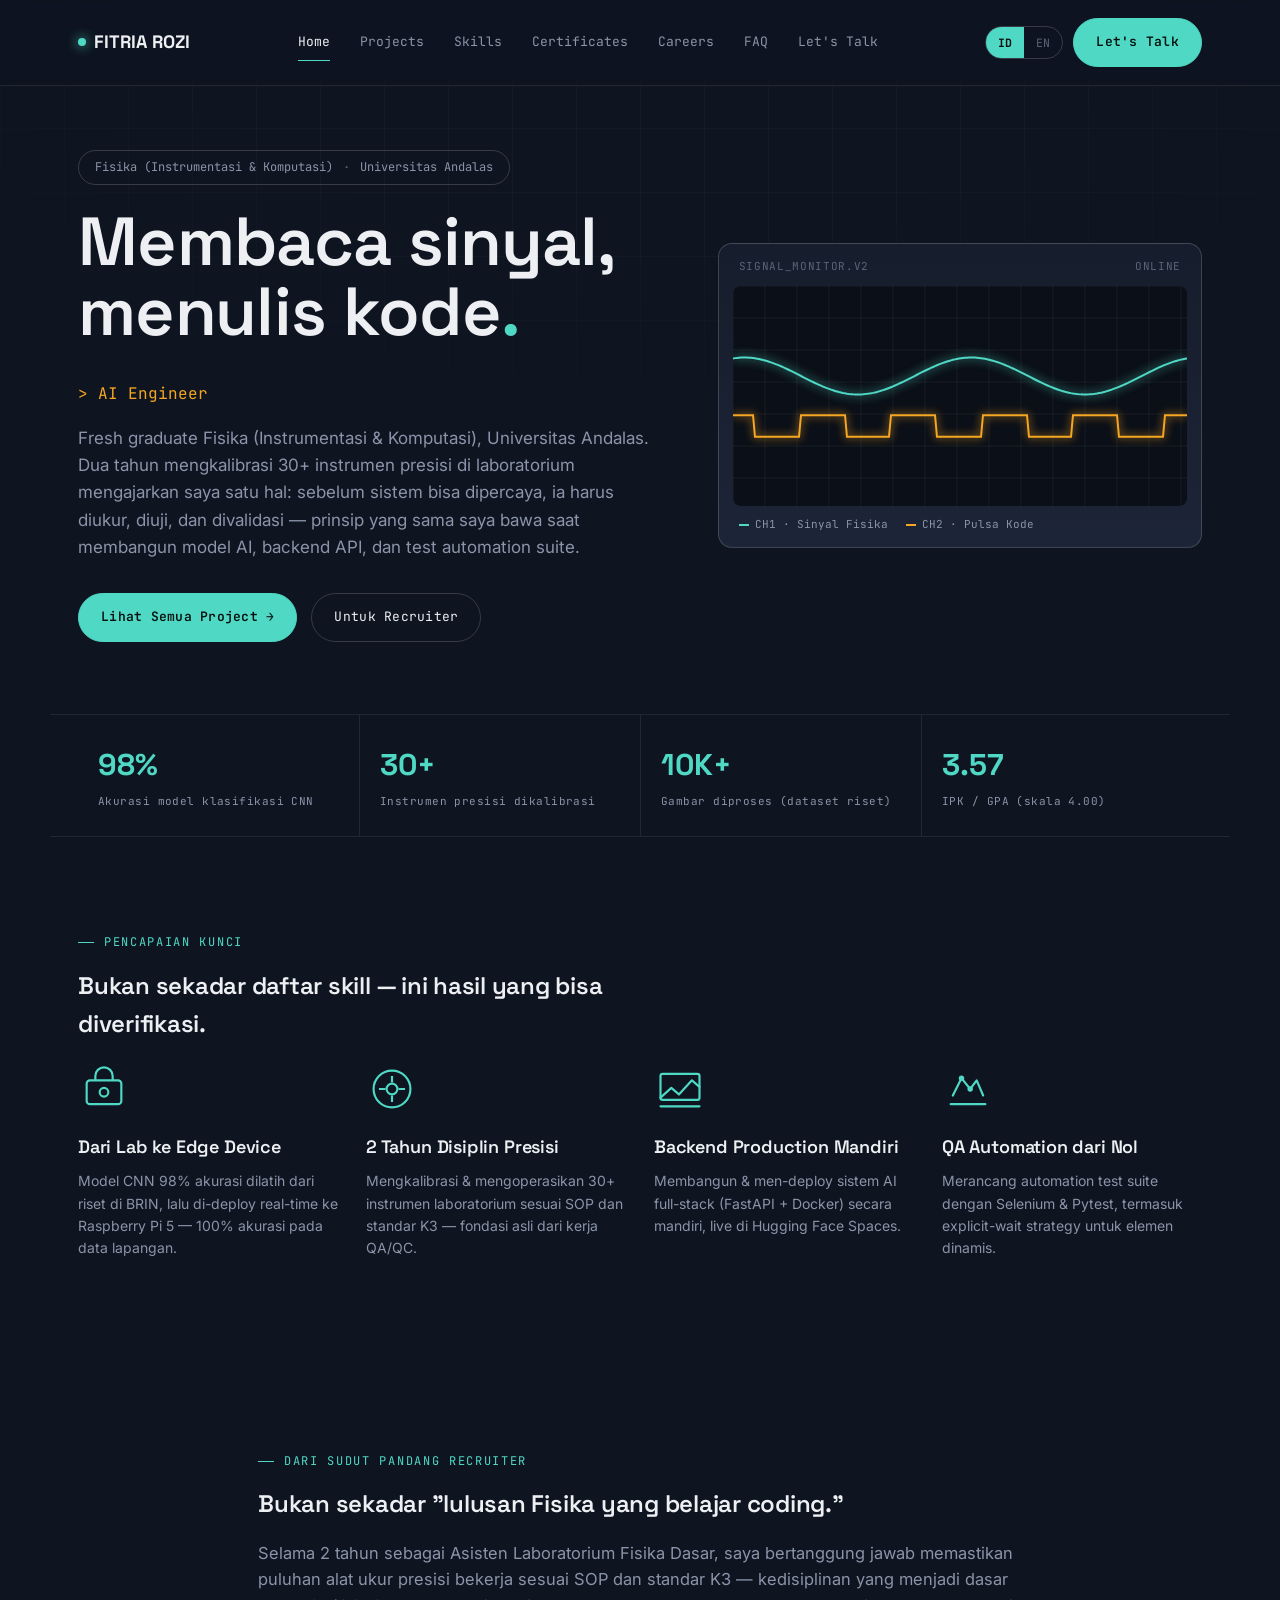
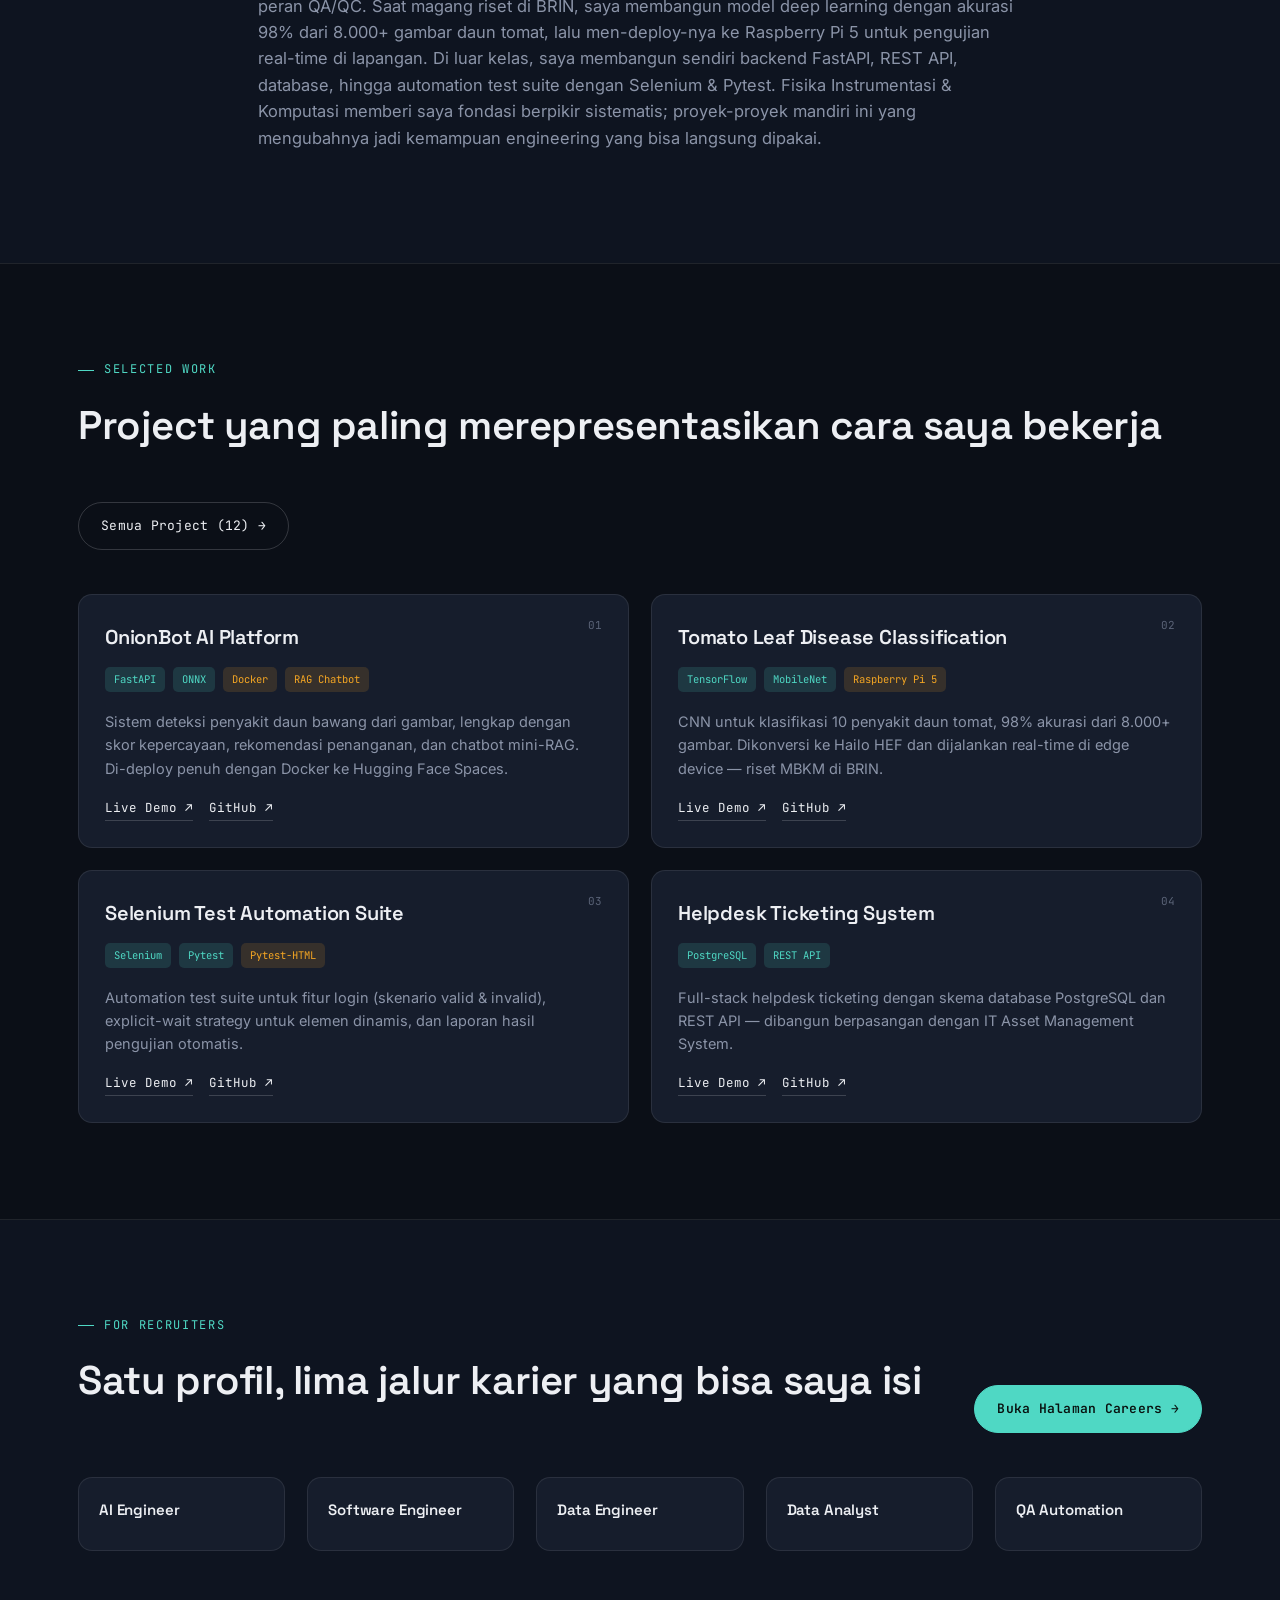
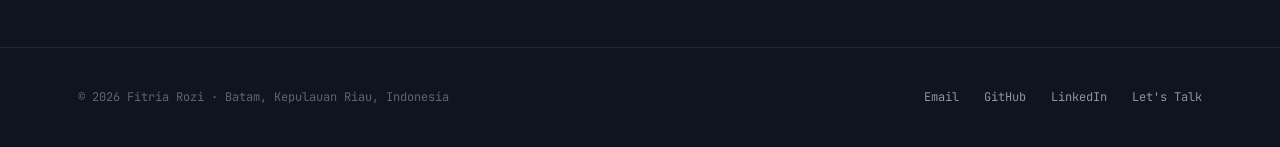
==== commit 03a4e585: "update indx.html" ====
--- a/portfolio/index.html
+++ b/portfolio/index.html
@@ -18,9 +18,9 @@
   "nav.careers": {"id":"Careers","en":"Careers"},
   "nav.faq": {"id":"FAQ","en":"FAQ"},
   "nav.contact": {"id":"Let's Talk","en":"Let's Talk"},
-  "identity": {"id":"Fisika Instrumentasi &amp; Komputasi <span class=\"sep\">·</span> Universitas Andalas","en":"Physics Instrumentation &amp; Computation <span class=\"sep\">·</span> Universitas Andalas"},
+  "identity": {"id":"Fisika (Instrumentasi &amp; Komputasi) <span class=\"sep\">·</span> Universitas Andalas","en":"Physics Instrumentation &amp; Computation <span class=\"sep\">·</span> Universitas Andalas"},
   "hero.title": {"id":"Membaca sinyal,<br>menulis kode<span class=\"accent\">.</span>","en":"Reading signals,<br>writing code<span class=\"accent\">.</span>"},
-  "hero.lede": {"id":"Fresh graduate Fisika Instrumentasi &amp; Komputasi, Universitas Andalas. Dua tahun mengkalibrasi 30+ instrumen presisi di laboratorium mengajarkan saya satu hal: sebelum sistem bisa dipercaya, ia harus diukur, diuji, dan divalidasi — prinsip yang sama saya bawa saat membangun model AI, backend API, dan test automation suite.","en":"Fresh graduate in Physics Instrumentation &amp; Computation, Universitas Andalas. Two years calibrating 30+ precision instruments in the lab taught me one thing: before a system can be trusted, it must be measured, tested, and validated — the same principle I bring to building AI models, backend APIs, and test automation suites."},
+  "hero.lede": {"id":"Fresh graduate Fisika (Instrumentasi &amp; Komputasi), Universitas Andalas. Dua tahun mengkalibrasi 30+ instrumen presisi di laboratorium mengajarkan saya satu hal: sebelum sistem bisa dipercaya, ia harus diukur, diuji, dan divalidasi — prinsip yang sama saya bawa saat membangun model AI, backend API, dan test automation suite.","en":"Fresh graduate in Physics Instrumentation &amp; Computation, Universitas Andalas. Two years calibrating 30+ precision instruments in the lab taught me one thing: before a system can be trusted, it must be measured, tested, and validated — the same principle I bring to building AI models, backend APIs, and test automation suites."},
   "hero.cta1": {"id":"Lihat Semua Project →","en":"View All Projects →"},
   "hero.cta2": {"id":"Untuk Recruiter","en":"For Recruiters"},
   "scope.status": {"id":"ONLINE","en":"ONLINE"},
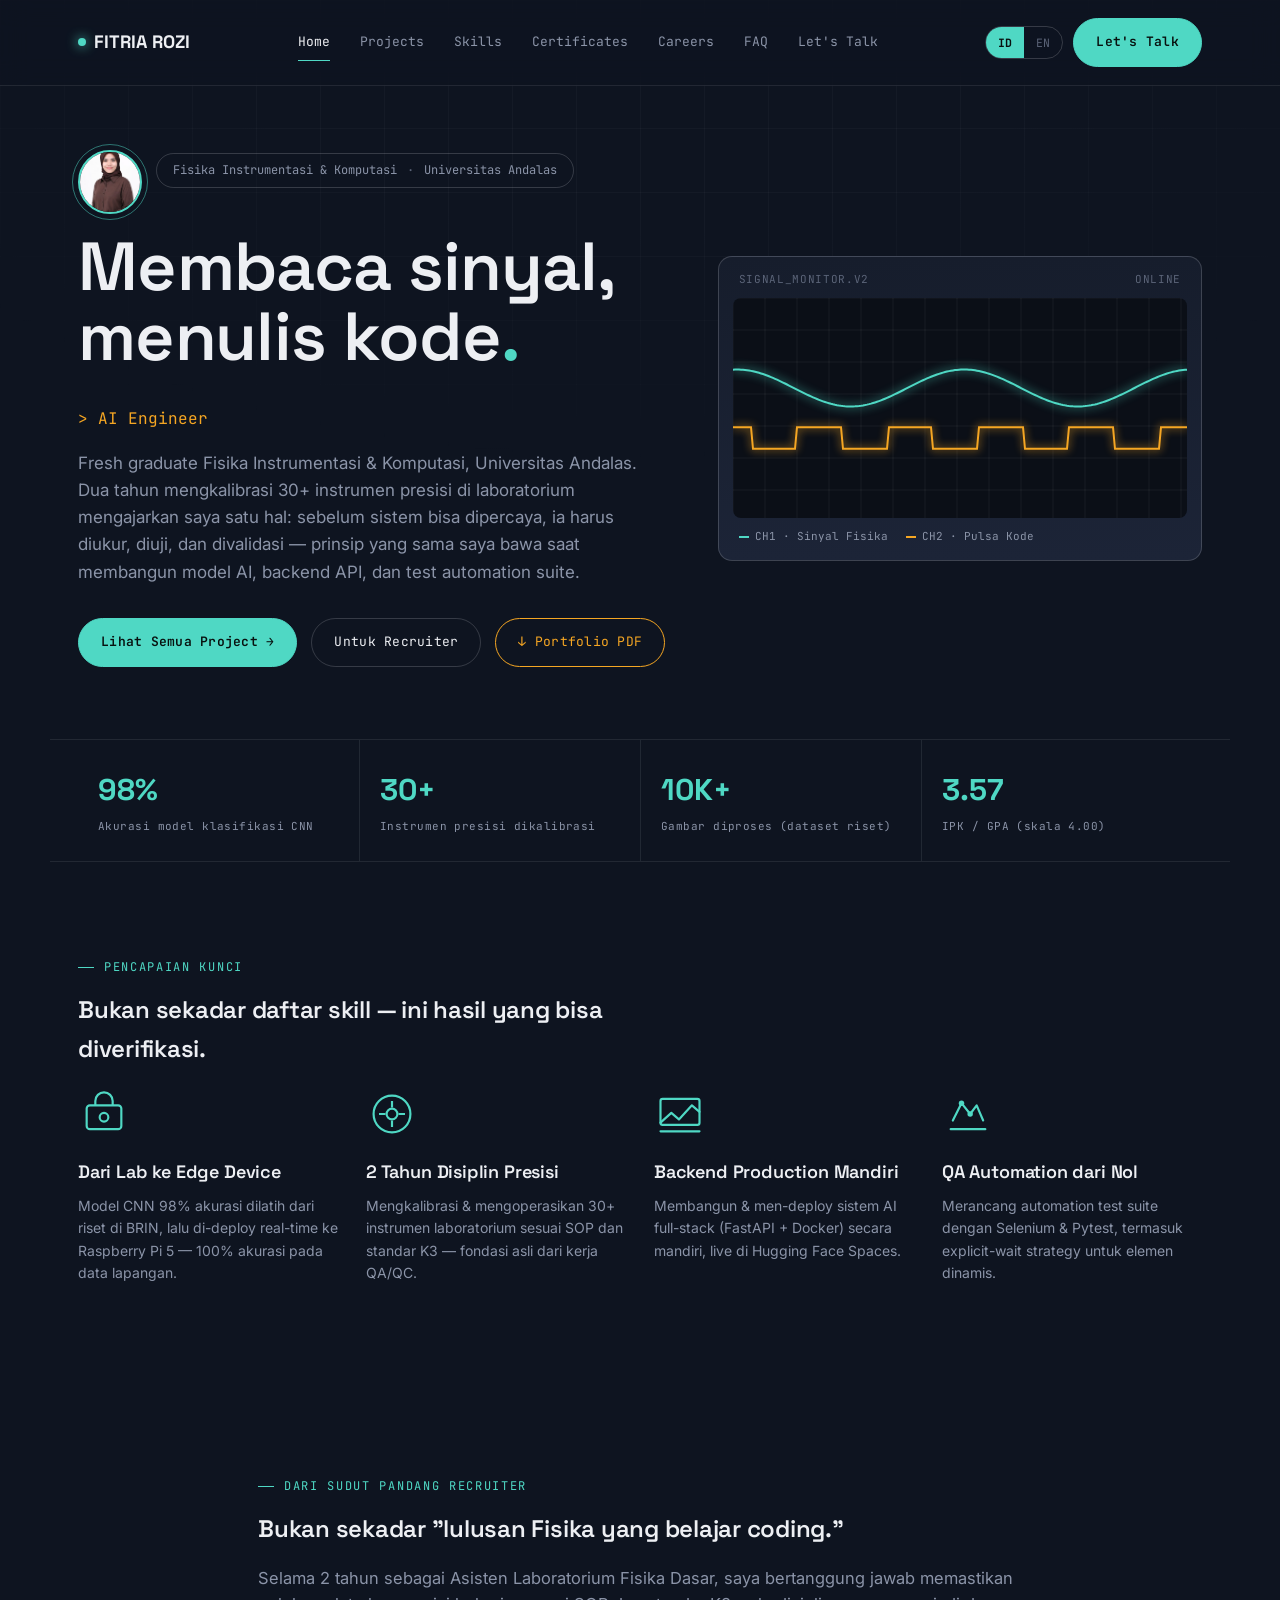
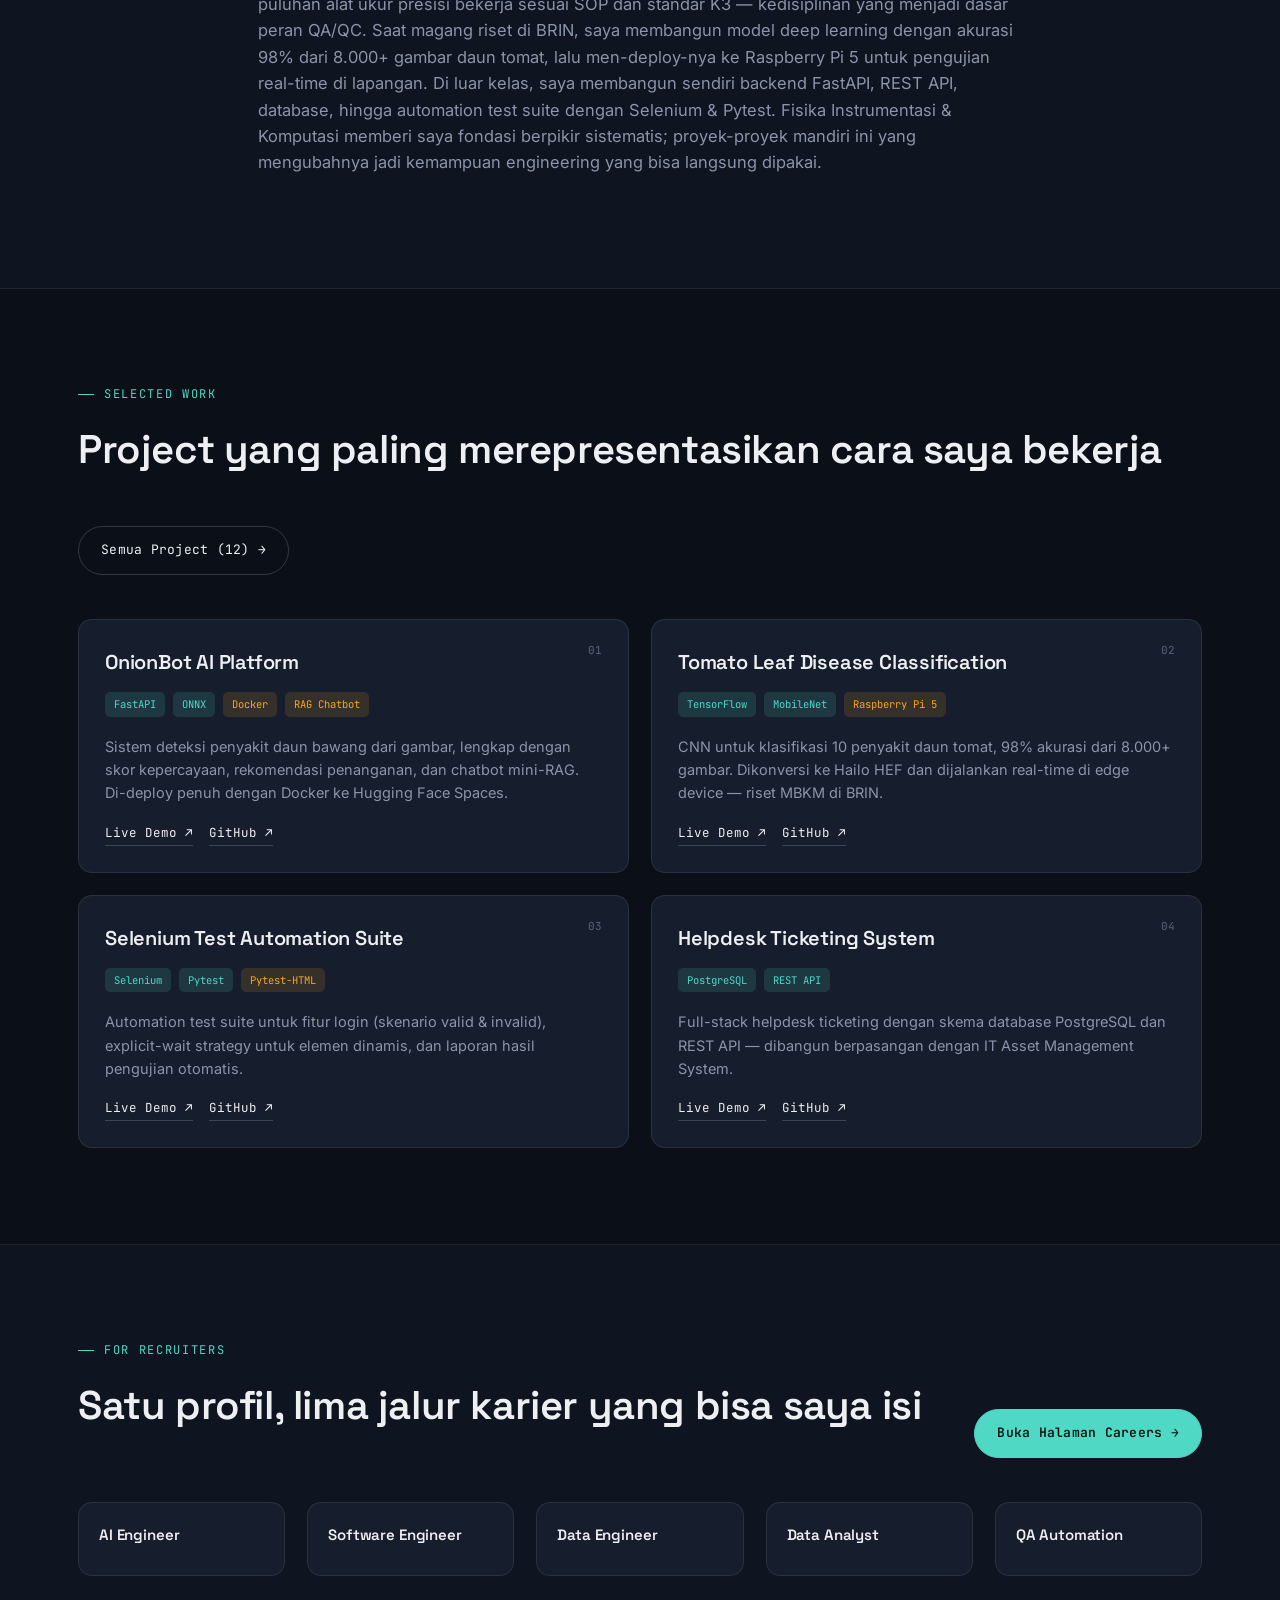
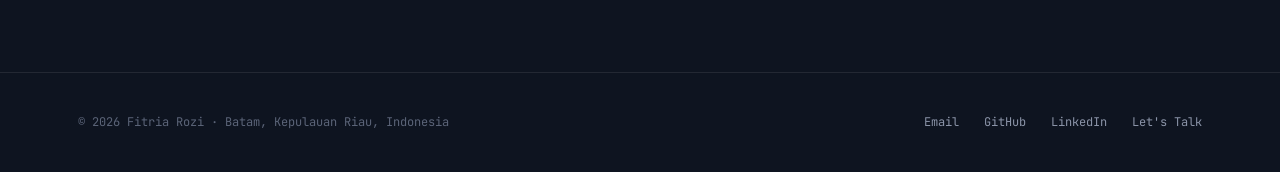
==== commit a67e0d17: "update" ====
--- a/portfolio/index.html
+++ b/portfolio/index.html
@@ -4,7 +4,7 @@
 <meta charset="UTF-8">
 <meta name="viewport" content="width=device-width, initial-scale=1.0">
 <title>Fitria Rozi — AI, Software & Data Engineer</title>
-<meta name="description" content="Portofolio Fitria Rozi — lulusan Fisika Instrumentasi & Komputasi, Universitas Andalas, membangun karier di persimpangan sains presisi, data, dan software engineering.">
+<meta name="description" content="Portofolio Fitria Rozi — lulusan Fisika (Instrumentasi & Komputasi), Universitas Andalas, membangun karier di persimpangan sains presisi, data, dan software engineering.">
 <link rel="stylesheet" href="css/style.css">
 </head>
 <body>
@@ -18,11 +18,12 @@
   "nav.careers": {"id":"Careers","en":"Careers"},
   "nav.faq": {"id":"FAQ","en":"FAQ"},
   "nav.contact": {"id":"Let's Talk","en":"Let's Talk"},
-  "identity": {"id":"Fisika (Instrumentasi &amp; Komputasi) <span class=\"sep\">·</span> Universitas Andalas","en":"Physics Instrumentation &amp; Computation <span class=\"sep\">·</span> Universitas Andalas"},
+  "identity": {"id":"Fisika Instrumentasi &amp; Komputasi <span class=\"sep\">·</span> Universitas Andalas","en":"Physics Instrumentation &amp; Computation <span class=\"sep\">·</span> Universitas Andalas"},
   "hero.title": {"id":"Membaca sinyal,<br>menulis kode<span class=\"accent\">.</span>","en":"Reading signals,<br>writing code<span class=\"accent\">.</span>"},
-  "hero.lede": {"id":"Fresh graduate Fisika (Instrumentasi &amp; Komputasi), Universitas Andalas. Dua tahun mengkalibrasi 30+ instrumen presisi di laboratorium mengajarkan saya satu hal: sebelum sistem bisa dipercaya, ia harus diukur, diuji, dan divalidasi — prinsip yang sama saya bawa saat membangun model AI, backend API, dan test automation suite.","en":"Fresh graduate in Physics Instrumentation &amp; Computation, Universitas Andalas. Two years calibrating 30+ precision instruments in the lab taught me one thing: before a system can be trusted, it must be measured, tested, and validated — the same principle I bring to building AI models, backend APIs, and test automation suites."},
+  "hero.lede": {"id":"Fresh graduate Fisika Instrumentasi &amp; Komputasi, Universitas Andalas. Dua tahun mengkalibrasi 30+ instrumen presisi di laboratorium mengajarkan saya satu hal: sebelum sistem bisa dipercaya, ia harus diukur, diuji, dan divalidasi — prinsip yang sama saya bawa saat membangun model AI, backend API, dan test automation suite.","en":"Fresh graduate in Physics Instrumentation &amp; Computation, Universitas Andalas. Two years calibrating 30+ precision instruments in the lab taught me one thing: before a system can be trusted, it must be measured, tested, and validated — the same principle I bring to building AI models, backend APIs, and test automation suites."},
   "hero.cta1": {"id":"Lihat Semua Project →","en":"View All Projects →"},
   "hero.cta2": {"id":"Untuk Recruiter","en":"For Recruiters"},
+  "hero.cta3": {"id":"↓ Portfolio PDF","en":"↓ Portfolio PDF"},
   "scope.status": {"id":"ONLINE","en":"ONLINE"},
   "scope.legend1": {"id":"CH1 · Sinyal Fisika","en":"CH1 · Physics signal"},
   "scope.legend2": {"id":"CH2 · Pulsa Kode","en":"CH2 · Code pulse"},
@@ -96,13 +97,17 @@
 <section class="hero">
   <div class="wrap hero-grid">
     <div>
-      <div class="identity-strip" data-i18n-html="identity">Fisika Instrumentasi &amp; Komputasi <span class="sep">·</span> Universitas Andalas</div>
+      <div class="hero-avatar">
+        <div class="avatar-frame"><img src="assets/photos/profile-2-web.jpg" alt="Foto Fitria Rozi" width="64" height="64" loading="eager"></div>
+        <div class="identity-strip" data-i18n-html="identity">Fisika (Instrumentasi &amp; Komputasi) <span class="sep">·</span> Universitas Andalas</div>
+      </div>
       <h1 data-i18n-html="hero.title">Membaca sinyal,<br>menulis kode<span class="accent">.</span></h1>
       <div class="role-cycle mono" id="role-cycle" data-roles='["AI Engineer", "Software Engineer", "Data Engineer", "Data Analyst", "QA Automation Engineer"]'></div>
-      <p class="lede" data-i18n-html="hero.lede">Fresh graduate Fisika Instrumentasi &amp; Komputasi, Universitas Andalas.</p>
+      <p class="lede" data-i18n-html="hero.lede">Fresh graduate Fisika (Instrumentasi &amp; Komputasi), Universitas Andalas.</p>
       <div class="hero-actions">
         <a href="projects.html" class="btn primary" data-i18n="hero.cta1">Lihat Semua Project →</a>
         <a href="careers.html" class="btn" data-i18n="hero.cta2">Untuk Recruiter</a>
+        <a href="assets/pdf/Fitria_Rozi_Full_Portfolio.pdf" class="btn amber" download data-i18n="hero.cta3">↓ Portfolio PDF</a>
       </div>
     </div>
 
--- a/portfolio/css/style.css
+++ b/portfolio/css/style.css
@@ -367,6 +367,33 @@
 .tool-chip-row{ display:flex; flex-wrap:wrap; gap:10px; }
 .tool-chip{ font-family:'JetBrains Mono', monospace; font-size:12.5px; padding:9px 15px; border:1px solid var(--line-strong); border-radius:8px; color: var(--text-muted); }
 
+/* ---------- Profile photo ---------- */
+.hero-avatar{ display:flex; align-items:center; gap:14px; margin-bottom:18px; }
+.avatar-frame{ position:relative; width:64px; height:64px; flex-shrink:0; animation: avatarIn .8s var(--ease) both; }
+.avatar-frame img{ width:100%; height:100%; border-radius:50%; object-fit:cover; border:2px solid var(--cyan); position:relative; z-index:2; }
+.avatar-frame::before{
+  content:""; position:absolute; inset:-6px; border-radius:50%;
+  border:1px solid var(--cyan); opacity:.5;
+  animation: avatarPulse 2.6s ease-out infinite;
+}
+@keyframes avatarIn{
+  from{ opacity:0; transform: scale(.6); }
+  to{ opacity:1; transform: scale(1); }
+}
+@keyframes avatarPulse{
+  0%{ transform: scale(1); opacity:.55; }
+  100%{ transform: scale(1.45); opacity:0; }
+}
+.contact-photo{ width:100%; max-width:280px; border-radius: var(--radius); overflow:hidden; border:1px solid var(--line-strong); margin-bottom:28px; position:relative; }
+.contact-photo img{ width:100%; display:block; animation: photoReveal 1s var(--ease) both; }
+@keyframes photoReveal{
+  from{ opacity:0; transform: scale(1.06); filter: saturate(0) brightness(1.15); }
+  to{ opacity:1; transform: scale(1); filter: saturate(1) brightness(1); }
+}
+@media (prefers-reduced-motion: reduce){
+  .avatar-frame, .avatar-frame::before, .contact-photo img{ animation:none !important; }
+}
+
 /* ---------- STAR project format ---------- */
 .star-block{ margin-top:14px; display:flex; flex-direction:column; gap:8px; }
 .star-line{ display:grid; grid-template-columns: 78px 1fr; gap:10px; font-size:13.5px; }
